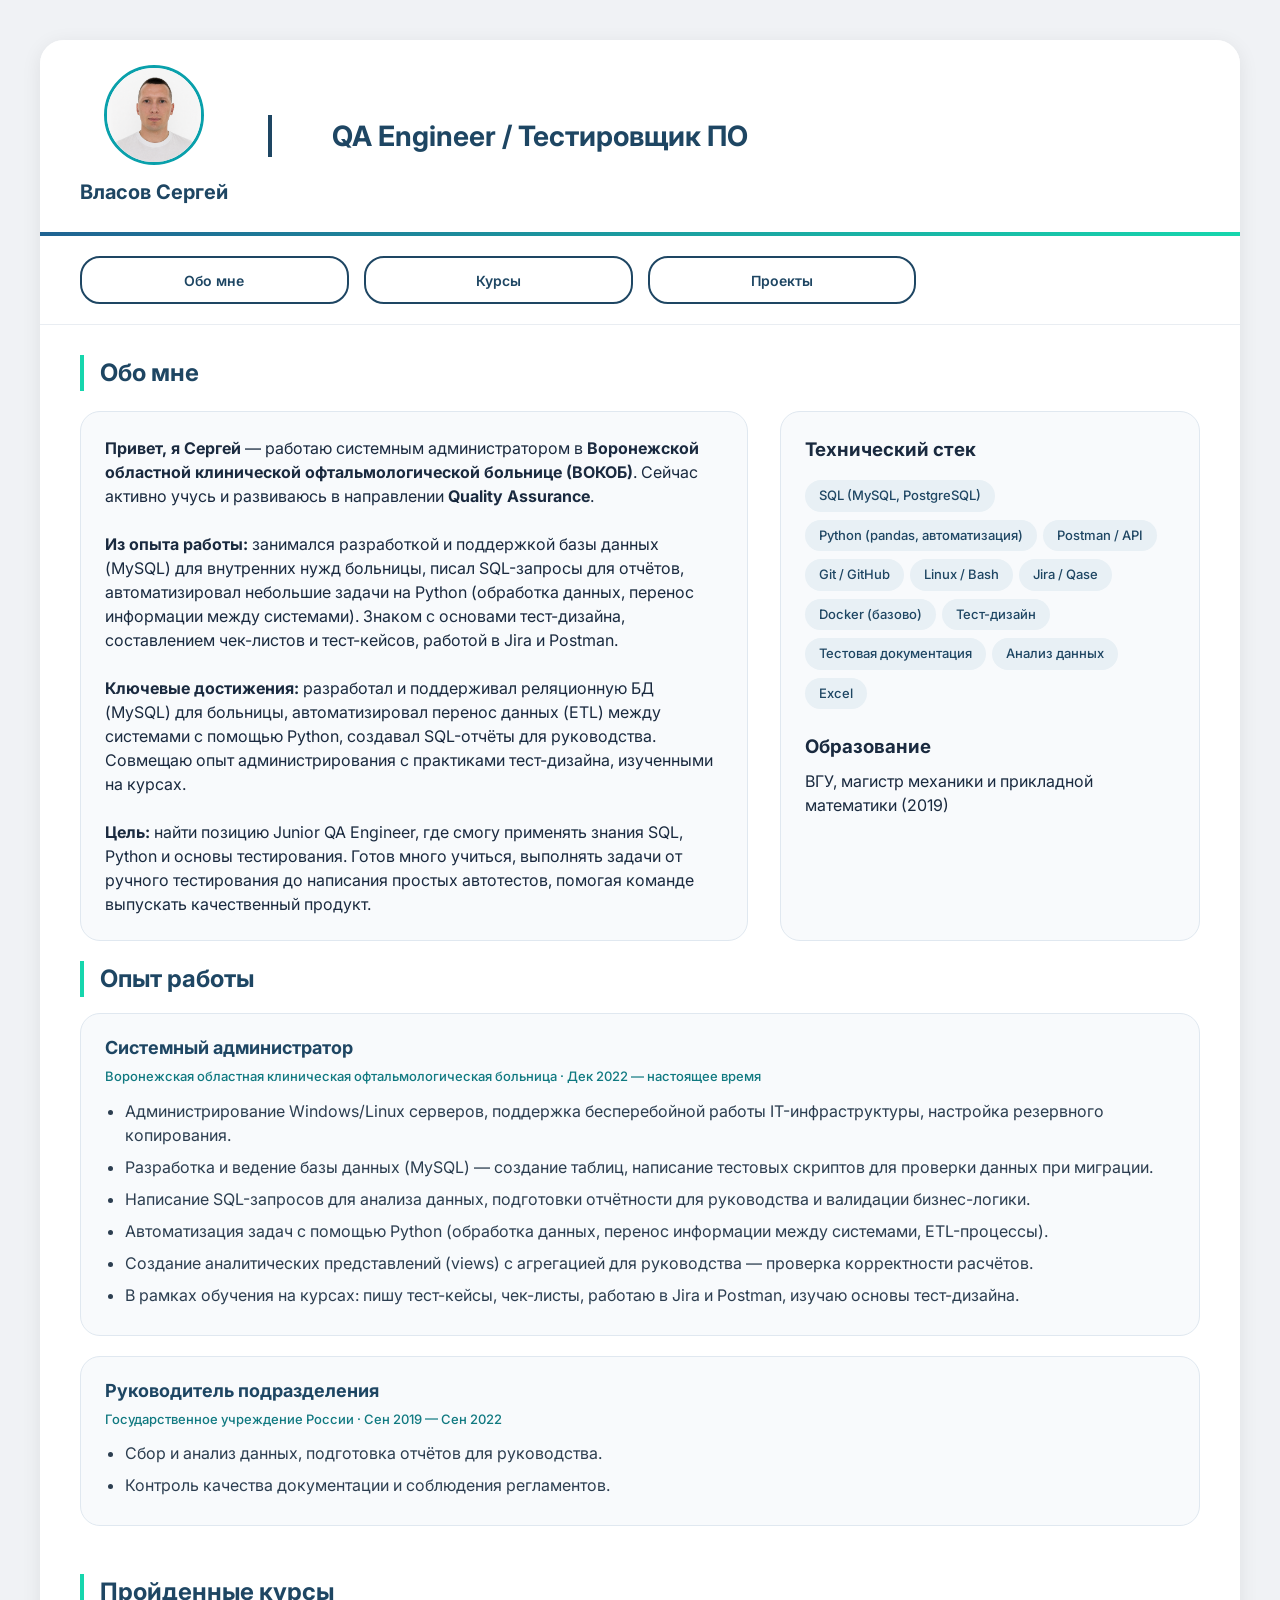
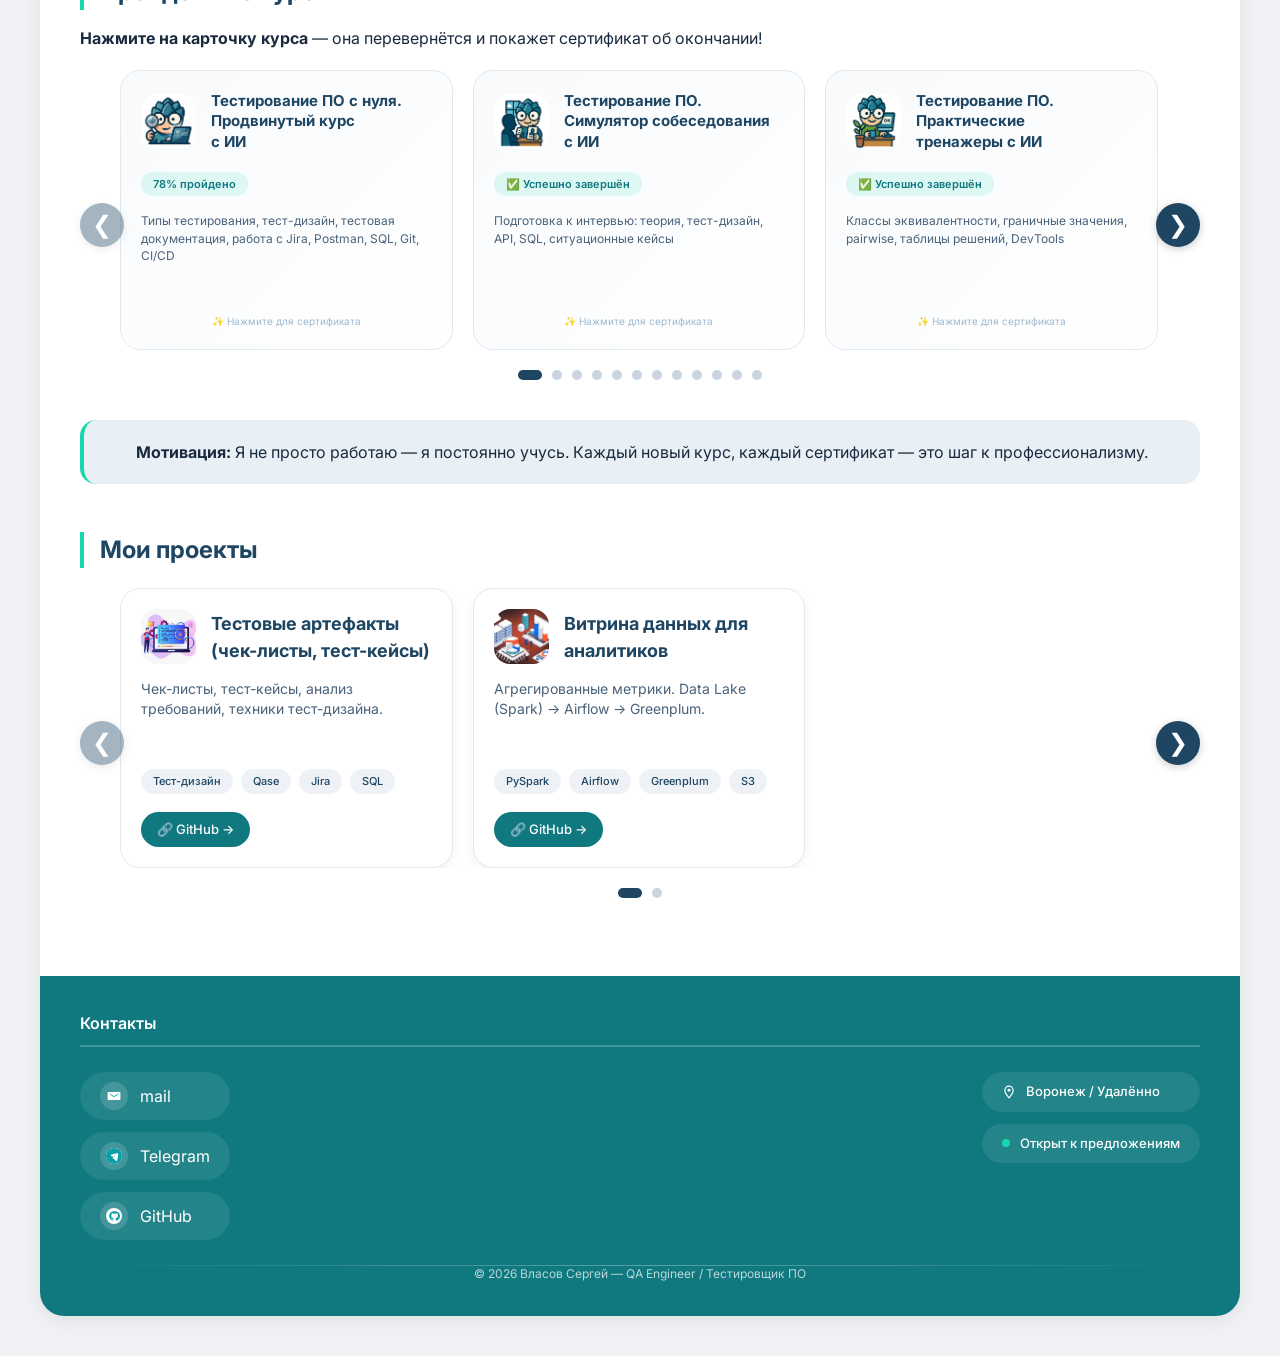
==== index.html @ 69bf4f98 "Update index.html" ====
<!DOCTYPE html>
<html lang="ru">
<head>
    <meta charset="UTF-8">
    <meta name="viewport" content="width=device-width, initial-scale=1.0, viewport-fit=cover">
    <title>Власов Сергей | Портфолио QA Engineer</title>
    <link rel="stylesheet" href="styles.css">
    <link href="https://fonts.googleapis.com/css2?family=Inter:opsz,wght@14..32,300;400;500;600;700&display=swap" rel="stylesheet">
</head>
<body>
<div class="container">
    <!-- ВЕРХНИЙ БЛОК -->
    <div class="header-container">
        <div class="photo-block">
            <img src="image/my_foto/my_foto.png" alt="Аватар" class="avatar">
            <p class="name">Власов Сергей</p>
        </div>
        <div class="title-block">
            <h1>QA Engineer / Тестировщик ПО</h1>
        </div>
        <div class="burger-menu">
            <button class="burger-btn" id="burgerBtn" aria-label="Меню">
                <span></span>
                <span></span>
                <span></span>
            </button>
        </div>
    </div>
    <div class="divider"></div>

    <!-- ДЕСКТОПНЫЕ КНОПКИ -->
    <nav class="nav-buttons">
        <a href="#about" class="nav-btn">Обо мне</a>
        <a href="#courses" class="nav-btn">Курсы</a>
        <a href="#projects" class="nav-btn">Проекты</a>
    </nav>

    <!-- МОБИЛЬНОЕ МЕНЮ -->
    <div class="menu-overlay" id="menuOverlay"></div>
    <nav class="mobile-nav" id="mobileNav">
        <a href="#about" class="nav-btn">Обо мне</a>
        <a href="#courses" class="nav-btn">Курсы</a>
        <a href="#projects" class="nav-btn">Проекты</a>
    </nav>

    <!-- ОСНОВНОЙ КОНТЕНТ -->
    <main class="content_section">
        <section id="about">
            <h2 class="subheadings_info">Обо мне</h2>
            <div class="about-grid">
                <div class="about-text">
                    <p><strong>Привет, я Сергей</strong> — работаю системным администратором в <strong>Воронежской областной клинической офтальмологической больнице (ВОКОБ)</strong>. Сейчас активно учусь и развиваюсь в направлении <strong>Quality Assurance</strong>.</p>
                    <br>
                    <p><strong>Из опыта работы:</strong> занимался разработкой и поддержкой базы данных (MySQL) для внутренних нужд больницы, писал SQL-запросы для отчётов, автоматизировал небольшие задачи на Python (обработка данных, перенос информации между системами). Знаком с основами тест-дизайна, составлением чек-листов и тест-кейсов, работой в Jira и Postman.</p>
                    <br>
                    <p><strong>Ключевые достижения:</strong> разработал и поддерживал реляционную БД (MySQL) для больницы, автоматизировал перенос данных (ETL) между системами с помощью Python, создавал SQL-отчёты для руководства. Совмещаю опыт администрирования с практиками тест-дизайна, изученными на курсах.</p>
                    <br>
                    <p><strong>Цель:</strong> найти позицию Junior QA Engineer, где смогу применять знания SQL, Python и основы тестирования. Готов много учиться, выполнять задачи от ручного тестирования до написания простых автотестов, помогая команде выпускать качественный продукт.</p>
                </div>
                <div class="skills-box">
                    <h3 style="margin-bottom: 12px;">Технический стек</h3>
                    <div id="skillsContainer"></div>
                    <h3 style="margin: 20px 0 8px;">Образование</h3>
                    <p>ВГУ, магистр механики и прикладной математики (2019)</p>
                </div>
            </div>

            <h2 class="subheadings_info">Опыт работы</h2>
            <div id="experienceContainer"></div>
        </section>

        <!-- КУРСЫ -->
        <section id="courses">
            <h2 class="subheadings_info">Пройденные курсы</h2>
            <p style="margin-bottom: 16px;"><strong>Нажмите на карточку курса</strong> — она перевернётся и покажет сертификат об окончании!</p>
            <div id="coursesContainer" class="courses-grid"></div>
            <div class="quote-block">
                <p><strong>Мотивация:</strong> Я не просто работаю — я постоянно учусь. Каждый новый курс, каждый сертификат — это шаг к профессионализму.</p>
            </div>
        </section>

        <!-- ПРОЕКТЫ -->
        <section id="projects">
            <h2 class="subheadings_info">Мои проекты</h2>
            <div id="projectsContainer" class="projects-grid"></div>
        </section>
    </main>

    <footer id="footer" class="footer">
        <div class="footer-container">
            <div class="footer-title">
                <span></span> Контакты
            </div>

            <div class="footer-row">
                <div class="footer-contacts">
                    <a href="mailto:nikolaevch96@yandex.ru" class="footer-contact-link">
                        <div class="contact-icon email-icon">
                            <svg width="18" height="18" viewBox="0 0 40 40" fill="none">
                                <rect x="4" y="10" width="32" height="20" rx="2" fill="white"/>
                                <path d="M8 14L20 22L32 14" stroke="#09a0ab" stroke-width="1.5" fill="none"/>
                                <line x1="12" y1="17" x2="20" y2="21" stroke="#09a0ab" stroke-width="1.5"/>
                                <line x1="28" y1="17" x2="20" y2="21" stroke="#09a0ab" stroke-width="1.5"/>
                            </svg>
                        </div>
                        <span>mail</span>
                    </a>
                    <a href="https://t.me/Vlasov_S_Nid96271" target="_blank" class="footer-contact-link">
                        <div class="contact-icon telegram-icon">
                            <svg width="18" height="18" viewBox="0 0 40 40" fill="none">
                                <circle cx="20" cy="20" r="20" fill="white"/>
                                <path fill-rule="evenodd" clip-rule="evenodd" d="M20 0C8.9543 0 0 8.9543 0 20C0 31.0457 8.9543 40 20 40C31.0457 40 40 31.0457 40 20C40 8.9543 31.0457 0 20 0ZM29.1027 13.1159C29.698 12.9413 30.3734 13.2618 30.4486 13.8695C30.5494 14.673 30.5399 15.7849 30.4199 16.9647C29.9592 21.1896 28.4903 28.7162 27.7739 31.6816C27.5078 32.8103 27.0048 33.1053 26.2089 32.659C25.2085 32.1004 24.2351 31.4272 23.2972 30.7507C22.3005 30.032 23.6662 30.6234 22.6356 29.8855C21.3361 28.9482 18.4606 26.8194 17.3062 25.6971C16.4912 24.9024 17.6314 24.2954 18.7371 23.2418C19.4903 22.518 22.515 19.7202 24.8274 17.3336C25.6113 16.5228 24.7864 17.158 23.8235 17.9603C22.2447 19.2427 19.6517 21.0568 18.5779 21.8393C17.7043 22.4729 17.0464 22.4718 16.385 21.9268C15.1905 20.9585 13.8561 20.0988 12.7392 19.3968C11.6009 18.6818 11.7538 17.6593 13.1012 17.0194C16.1588 15.5731 21.3414 13.6294 29.1027 13.1159Z" fill="#09a0ab"/>
                            </svg>
                        </div>
                        <span>Telegram</span>
                    </a>
                    <a href="https://github.com/Vlasov-S-N-96" target="_blank" class="footer-contact-link">
                        <div class="contact-icon github-icon">
                            <svg width="18" height="18" viewBox="0 0 40 40" fill="none">
                                <circle cx="20" cy="20" r="20" fill="white"/>
                                <path d="M20 8C13.37 8 8 13.37 8 20C8 25.63 11.93 30.45 17.29 31.96C18.09 32.11 18.36 31.59 18.36 31.14C18.36 30.74 18.35 29.87 18.34 28.96C15.03 29.66 14.25 27.56 14.25 27.56C13.64 26.01 12.76 25.64 12.76 25.64C11.53 24.92 12.83 24.93 12.83 24.93C14.17 25.01 14.86 26.3 14.86 26.3C16.01 28.32 17.88 27.8 18.42 27.36C18.57 26.49 18.94 25.9 19.35 25.56C16.28 25.21 13.05 24.1 13.05 19.45C13.05 18.12 13.56 17.02 14.4 16.17C14.25 15.81 13.79 14.57 14.51 12.93C14.51 12.93 15.59 12.55 18.34 14.08C19.37 13.77 20.47 13.61 21.58 13.61C22.69 13.61 23.79 13.77 24.82 14.08C27.57 12.55 28.65 12.93 28.65 12.93C29.37 14.57 28.91 15.81 28.76 16.17C29.6 17.02 30.11 18.12 30.11 19.45C30.11 24.11 26.87 25.2 23.79 25.55C24.3 25.99 24.76 26.85 24.76 28.18C24.76 30.07 24.74 31.59 24.74 31.14C24.74 31.6 25.01 32.12 25.83 31.96C31.17 30.44 35.08 25.63 35.08 20C35.08 13.37 29.71 8 23.08 8H20Z" fill="#09a0ab"/>
                            </svg>
                        </div>
                        <span>GitHub</span>
                    </a>
                </div>

                <div class="footer-right">
                    <div class="footer-location">
                        <svg width="14" height="14" viewBox="0 0 24 24" fill="none" stroke="white" stroke-width="2">
                            <path d="M12 2C8.13 2 5 5.13 5 9c0 5.25 7 13 7 13s7-7.75 7-13c0-3.87-3.13-7-7-7z"/>
                            <circle cx="12" cy="9" r="2.5" fill="white" stroke="none"/>
                        </svg>
                        <span>Воронеж / Удалённо</span>
                    </div>
                    <div class="footer-status">
                        <span class="status-dot"></span>
                        <span>Открыт к предложениям</span>
                    </div>
                </div>
            </div>

            <div class="footer-divider">
                <div class="footer-copyright">
                    <p>© 2026 Власов Сергей — QA Engineer / Тестировщик ПО</p>
                </div>
            </div>
        </div>
    </footer>
</div>

<!-- Модальное окно для увеличенного просмотра сертификата -->
<div id="certModal" class="modal">
    <div class="modal-content">
        <span class="modal-close">&times;</span>
        <img id="modalImage" src="" alt="Сертификат">
    </div>
</div>

<script src="script.js"></script>
</body>
</html>
---- styles.css ----
* {
    margin: 0;
    padding: 0;
    box-sizing: border-box;
}

body {
    background: #f0f2f5;
    font-family: 'Inter', 'Segoe UI', 'Arial', sans-serif;
    padding: 40px 20px;
    margin: 0;
    color: #1a2a3f;
    line-height: 1.5;
    scroll-behavior: smooth;
}

.container {
    max-width: 1200px;
    margin: 0 auto;
    background: white;
    border-radius: 24px;
    box-shadow: 0 4px 20px rgba(0, 0, 0, 0.08);
    overflow: hidden;
}

/* HEADER */
.header-container {
    display: flex;
    align-items: center;
    justify-content: space-between;
    background: white;
    padding: 25px 40px;
    flex-wrap: wrap;
    gap: 30px;
}

.photo-block {
    display: flex;
    flex-direction: column;
    align-items: center;
    gap: 12px;
}

.avatar {
    width: 100px;
    height: 100px;
    object-fit: cover;
    border-radius: 50%;
    border: 3px solid #09a0ab;
    background: #eef2f5;
    transition: transform 0.2s;
}

.avatar:hover {
    transform: scale(1.05);
}

.name {
    font-size: 20px;
    font-weight: bold;
    color: #1e4663;
}

.title-block {
    flex: 1;
    margin-left: 10px;
}

.title-block h1 {
    font-size: 28px;
    color: #1e4663;
    margin: 0;
    font-weight: 700;
    border-left: 4px solid #1e4663;
    padding-left: 60px;
    text-align: left;
}

/* БУРГЕР-МЕНЮ (три полоски) */
.burger-menu {
    display: none;
    position: absolute;
    right: 20px;
    top: 50%;
    transform: translateY(-50%);
}

.burger-btn {
    background: transparent;
    border: none;
    cursor: pointer;
    padding: 8px;
    display: flex;
    flex-direction: column;
    justify-content: center;
    align-items: center;
    gap: 7px;
    width: 44px;
    height: 44px;
    transition: all 0.3s ease;
}

.burger-btn span {
    display: block;
    width: 32px;
    height: 5px;
    background-color: #1e4663;
    border-radius: 5px;
    transition: all 0.3s ease;
}

.burger-btn:hover span {
    background-color: #09a0ab;
}

.burger-btn.active span:nth-child(1) {
    transform: rotate(45deg) translate(8px, 8px);
}

.burger-btn.active span:nth-child(2) {
    opacity: 0;
}

.burger-btn.active span:nth-child(3) {
    transform: rotate(-45deg) translate(8px, -8px);
}

/* DIVIDER */
.divider {
    height: 4px;
    background: linear-gradient(90deg, #1f6392, #16d6ad);
    width: 100%;
}

/* НАВИГАЦИЯ */
.nav-buttons {
    display: grid;
    grid-template-columns: repeat(4, 1fr);
    gap: 15px;
    background: white;
    padding: 20px 40px;
    border-bottom: 1px solid #e9edf2;
}

.nav-btn {
    display: flex;
    align-items: center;
    justify-content: center;
    gap: 8px;
    background: white;
    color: #1e4663;
    text-decoration: none;
    font-size: 14px;
    font-weight: 600;
    height: 48px;
    padding: 0 15px;
    border-radius: 20px;
    transition: all 0.3s ease;
    border: 2px solid #1e4663;
    white-space: nowrap;
}

.nav-btn:hover {
    background: #1e4663;
    color: white;
    transform: translateY(-2px);
    box-shadow: 0 6px 14px rgba(30, 70, 99, 0.3);
}

/* МОБИЛЬНОЕ МЕНЮ */
.menu-overlay {
    position: fixed;
    top: 0;
    left: 0;
    width: 100%;
    height: 100%;
    background: rgba(0, 0, 0, 0.5);
    z-index: 999;
    display: none;
}

.mobile-nav {
    position: fixed;
    top: 0;
    left: -100%;
    width: 80%;
    max-width: 320px;
    height: 100vh;
    background: white;
    z-index: 1000;
    transition: left 0.3s ease;
    padding: 80px 20px 30px;
    overflow-y: auto;
}

.mobile-nav.active {
    left: 0;
}

.menu-overlay.active {
    display: block;
}

.mobile-nav .nav-btn {
    display: flex;
    margin-bottom: 12px;
    width: 100%;
    justify-content: center;
}

/* ОСНОВНОЙ КОНТЕНТ */
.content_section {
    background: white;
    padding: 30px 40px;
}

section {
    margin-bottom: 48px;
    scroll-margin-top: 80px;
}

.subheadings_info {
    font-weight: 700;
    font-size: 24px;
    margin-bottom: 16px;
    color: #1e4663;
    border-left: 4px solid #16d6ad;
    padding-left: 16px;
}

.about-grid {
    display: flex;
    flex-wrap: wrap;
    gap: 32px;
    margin: 20px 0;
}

.about-text {
    flex: 2;
    background: #f8fafc;
    padding: 24px;
    border-radius: 20px;
    border: 1px solid #e0e8f0;
}

.skills-box {
    flex: 1.2;
    background: #f8fafc;
    padding: 24px;
    border-radius: 20px;
    border: 1px solid #e0e8f0;
}

.skill-tag {
    display: inline-block;
    background: #e8f0f5;
    padding: 6px 14px;
    border-radius: 30px;
    font-size: 13px;
    font-weight: 500;
    color: #1e4663;
    margin: 4px 6px 4px 0;
}

.exp-card {
    background: #f8fafc;
    border-radius: 20px;
    padding: 20px 24px;
    margin-bottom: 20px;
    border: 1px solid #e0e8f0;
}

.exp-title {
    font-size: 18px;
    font-weight: 700;
    color: #1e4663;
}

.exp-period {
    font-size: 13px;
    color: #107980;
    margin: 6px 0 12px;
    font-weight: 500;
}

.exp-card ul {
    padding-left: 20px;
}

.exp-card li {
    margin: 8px 0;
    color: #2c3e50;
}

/* ===== СЛАЙДЕР (ОБЩИЕ СТИЛИ) ===== */
.slider-wrapper {
    position: relative;
    margin: 20px 0 40px;
    padding: 0 40px;
}

.slider-container {
    overflow: hidden;
    border-radius: 20px;
}

.slider-track {
    display: flex;
    transition: transform 0.4s ease-out;
    gap: 20px;
}

.slider-slide {
    flex: 0 0 calc(33.333% - 14px);
    min-width: 0;
    box-sizing: border-box;
}

.slider-arrow {
    position: absolute;
    top: 50%;
    transform: translateY(-50%);
    width: 44px;
    height: 44px;
    background: #1e4663;
    color: white;
    border: none;
    border-radius: 50%;
    cursor: pointer;
    font-size: 24px;
    display: flex;
    align-items: center;
    justify-content: center;
    transition: all 0.2s;
    z-index: 10;
    box-shadow: 0 2px 8px rgba(0,0,0,0.2);
}

.slider-arrow:hover {
    background: #107980;
    transform: translateY(-50%) scale(1.05);
}

.slider-arrow:disabled {
    opacity: 0.4;
    cursor: not-allowed;
}

.slider-arrow-prev {
    left: 0;
}

.slider-arrow-next {
    right: 0;
}

.slider-dots {
    display: flex;
    justify-content: center;
    gap: 10px;
    margin-top: 20px;
}

.slider-dot {
    width: 10px;
    height: 10px;
    border-radius: 50%;
    background: #cbd5e1;
    cursor: pointer;
}

.slider-dot.active {
    background: #1e4663;
    width: 24px;
    border-radius: 10px;
}

/* Планшеты - 2 карточки */
@media (max-width: 1024px) and (min-width: 769px) {
    .slider-slide {
        flex: 0 0 calc(50% - 10px);
    }
}

/* Мобильные - 1 карточка */
@media (max-width: 768px) {
    .slider-wrapper {
        padding: 0 25px;
        margin: 15px 0 25px;
    }
    .slider-slide {
        flex: 0 0 100%;
    }
    .slider-arrow {
        width: 32px;
        height: 32px;
        font-size: 16px;
    }
    .slider-dots {
        gap: 8px;
        margin-top: 15px;
    }
    .slider-dot {
        width: 8px;
        height: 8px;
    }
    .slider-dot.active {
        width: 20px;
    }
}

@media (max-width: 480px) {
    .slider-wrapper {
        padding: 0 20px;
    }
    .slider-arrow {
        width: 28px;
        height: 28px;
        font-size: 14px;
    }
}

/* ===== КУРСЫ - FLIP КАРТОЧКИ ===== */
.flip-card {
    background-color: transparent;
    width: 100%;
    height: auto;
    min-height: 280px;
    perspective: 1000px;
    cursor: pointer;
}

.flip-card-inner {
    position: relative;
    width: 100%;
    min-height: 280px;
    text-align: center;
    transition: transform 0.6s;
    transform-style: preserve-3d;
    border-radius: 20px;
}

.flip-card.flipped .flip-card-inner {
    transform: rotateY(180deg);
}

.flip-card-front, .flip-card-back {
    position: absolute;
    width: 100%;
    min-height: 280px;
    backface-visibility: hidden;
    border-radius: 20px;
    padding: 20px;
    box-sizing: border-box;
    top: 0;
    left: 0;
}

.flip-card-front {
    background: linear-gradient(135deg, #f8fafc 0%, #ffffff 100%);
    border: 1px solid #e0e8f0;
    display: flex;
    flex-direction: column;
}

.flip-card-back {
    background: #1e4663;
    color: white;
    transform: rotateY(180deg);
    display: flex;
    flex-direction: column;
    align-items: center;
    justify-content: center;
    gap: 12px;
    overflow-y: auto;
    padding: 15px;
}

.course-header {
    display: flex;
    align-items: center;
    gap: 15px;
    margin-bottom: 12px;
}

.course-icon-img {
    width: 55px;
    height: 55px;
    object-fit: cover;
    border-radius: 16px;
    background: #f0f2f5;
    flex-shrink: 0;
}

.course-title {
    font-size: 15px;
    font-weight: 700;
    color: #1e4663;
    text-align: left;
    line-height: 1.35;
    word-break: break-word;
    flex: 1;
    white-space: normal;
    word-wrap: break-word;
}

.course-badge {
    display: inline-block;
    background: #16d6ad20;
    color: #107980;
    padding: 4px 12px;
    border-radius: 20px;
    font-size: 11px;
    font-weight: 600;
    margin: 8px 0;
    align-self: flex-start;
}

.course-desc {
    font-size: 12px;
    color: #4a627a;
    margin: 8px 0;
    line-height: 1.45;
    text-align: left;
    flex: 1;
    word-break: break-word;
}

.click-hint {
    font-size: 10px;
    color: #a0b8d0;
    margin-top: 8px;
    text-align: center;
}

.cert-image {
    width: 100%;
    max-width: 280px;
    height: auto;
    object-fit: contain;
    border-radius: 8px;
    box-shadow: 0 4px 12px rgba(0, 0, 0, 0.3);
    cursor: pointer;
    background: white;
    padding: 4px;
}

.quote-block {
    background: #e8f0f5;
    border-radius: 16px;
    padding: 20px 24px;
    margin: 24px 0 0;
    text-align: center;
    border-left: 4px solid #16d6ad;
}

/* ===== ПРОЕКТЫ - СЛАЙДЕР ===== */
#projectsContainer .project-card {
    background: white;
    border-radius: 20px;
    padding: 20px;
    box-shadow: 0 4px 12px rgba(0, 0, 0, 0.05);
    transition: 0.25s;
    border: 1px solid #e0e8f0;
    height: 100%;
    min-height: 280px;
    display: flex;
    flex-direction: column;
}

#projectsContainer .project-card:hover {
    transform: translateY(-4px);
    border-color: #09a0ab;
    box-shadow: 0 12px 24px -12px rgba(0, 0, 0, 0.15);
}

#projectsContainer .project-header {
    display: flex;
    align-items: center;
    gap: 15px;
    margin-bottom: 15px;
}

#projectsContainer .project-icon {
    width: 55px;
    height: 55px;
    flex-shrink: 0;
}

#projectsContainer .project-icon img {
    width: 100%;
    height: 100%;
    object-fit: cover;
    border-radius: 16px;
}

#projectsContainer .project-title {
    font-size: 18px;
    font-weight: 700;
    color: #1e4663;
    word-break: break-word;
    flex: 1;
}

#projectsContainer .project-desc {
    font-size: 14px;
    color: #4a627a;
    margin-bottom: 14px;
    line-height: 1.45;
    flex: 1;
    word-break: break-word;
}

#projectsContainer .project-tech {
    display: flex;
    flex-wrap: wrap;
    gap: 8px;
    margin-bottom: 18px;
}

#projectsContainer .tech-badge {
    background: #eef2f6;
    padding: 4px 12px;
    border-radius: 20px;
    font-size: 11px;
    font-weight: 500;
    color: #1e4663;
}

#projectsContainer .project-link {
    display: inline-flex;
    align-items: center;
    gap: 6px;
    background: #107980;
    color: white;
    padding: 8px 16px;
    border-radius: 30px;
    text-decoration: none;
    font-size: 13px;
    font-weight: 500;
    align-self: flex-start;
}

#projectsContainer .project-link:hover {
    background: #09a0ab;
}

/* ===== МОДАЛЬНОЕ ОКНО ===== */
.modal {
    display: none;
    position: fixed;
    z-index: 2000;
    left: 0;
    top: 0;
    width: 100%;
    height: 100%;
    background-color: rgba(0, 0, 0, 0.9);
    cursor: pointer;
}

.modal-content {
    position: relative;
    margin: auto;
    padding: 20px;
    width: 90%;
    max-width: 900px;
    top: 50%;
    transform: translateY(-50%);
}

.modal-content img {
    width: 100%;
    height: auto;
    border-radius: 12px;
}

.modal-close {
    position: absolute;
    top: -40px;
    right: 0;
    color: white;
    font-size: 35px;
    font-weight: bold;
    cursor: pointer;
}

.modal-close:hover {
    color: #ffb347;
}

/* ==================== ФУТЕР ==================== */
.footer {
    background: #107980;
    padding: 35px 40px;
    color: white;
}

.footer-container {
    max-width: 1200px;
    margin: 0 auto;
}

.footer-title {
    font-size: 16px;
    font-weight: 600;
    margin-bottom: 25px;
    padding-bottom: 10px;
    border-bottom: 2px solid rgba(255, 255, 255, 0.2);
    width: 100%;
}

.footer-row {
    display: flex;
    justify-content: space-between;
    align-items: flex-start;
    flex-wrap: wrap;
    gap: 40px;
    margin-bottom: 25px;
}

.footer-contacts {
    display: flex;
    flex-direction: column;
    gap: 12px;
}

.footer-contact-link {
    display: flex;
    align-items: center;
    gap: 12px;
    background: rgba(255, 255, 255, 0.08);
    padding: 10px 20px;
    border-radius: 50px;
    text-decoration: none;
    transition: all 0.3s ease;
    color: white;
}

.footer-contact-link:hover {
    background: rgba(255, 255, 255, 0.18);
    transform: translateX(5px);
}

.contact-icon {
    width: 28px;
    height: 28px;
    display: flex;
    align-items: center;
    justify-content: center;
    background: rgba(255, 255, 255, 0.15);
    border-radius: 50%;
    flex-shrink: 0;
}

.contact-icon svg {
    width: 16px;
    height: 16px;
    display: block;
}

.footer-right {
    display: flex;
    flex-direction: column;
    gap: 12px;
}

.footer-location, .footer-status {
    display: flex;
    align-items: center;
    gap: 10px;
    background: rgba(255, 255, 255, 0.08);
    padding: 10px 20px;
    border-radius: 50px;
    font-size: 13px;
    font-weight: 500;
}

.status-dot {
    width: 8px;
    height: 8px;
    background: #16d6ad;
    border-radius: 50%;
    display: inline-block;
    animation: pulse 1.5s infinite;
}

@keyframes pulse {
    0% { box-shadow: 0 0 0 0 rgba(22, 214, 173, 0.7); }
    70% { box-shadow: 0 0 0 6px rgba(22, 214, 173, 0); }
    100% { box-shadow: 0 0 0 0 rgba(22, 214, 173, 0); }
}

.footer-divider {
    height: 1px;
    background: linear-gradient(90deg, transparent, rgba(255, 255, 255, 0.3), transparent);
    margin: 20px 0 15px;
}

.footer-copyright {
    text-align: center;
}

.footer-copyright p {
    font-size: 12px;
    opacity: 0.7;
    margin: 5px 0;
}

/* ==================== МОБИЛЬНАЯ АДАПТАЦИЯ ==================== */
@media (max-width: 1024px) and (min-width: 769px) {
    .header-container {
        padding: 20px 30px;
    }
    .avatar {
        width: 80px;
        height: 80px;
    }
    .name {
        font-size: 18px;
    }
    .title-block h1 {
        font-size: 22px;
        padding-left: 15px;
    }
    .nav-buttons {
        padding: 15px 30px;
        gap: 12px;
    }
    .nav-btn {
        height: 42px;
        font-size: 13px;
        padding: 0 12px;
    }
    .burger-btn {
        width: 42px;
        height: 42px;
        gap: 7px;
    }
    .burger-btn span {
        width: 30px;
        height: 5px;
    }
    .burger-btn.active span:nth-child(1) {
        transform: rotate(45deg) translate(8px, 8px);
    }
    .burger-btn.active span:nth-child(3) {
        transform: rotate(-45deg) translate(8px, -8px);
    }
    .footer {
        padding: 30px 30px;
    }
}

@media (max-width: 768px) {
    body {
        padding: 20px 12px;
    }
    .header-container {
        position: relative;
        display: flex;
        flex-direction: column;
        align-items: center;
        padding: 20px;
        gap: 10px;
    }
    .photo-block {
        display: flex;
        flex-direction: column;
        align-items: center;
        gap: 10px;
        width: 100%;
    }
    .avatar {
        width: 80px;
        height: 80px;
        margin: 0 auto;
    }
    .name {
        font-size: 18px;
        text-align: center;
        margin: 0;
    }
    .title-block {
        text-align: center;
        width: 100%;
        margin-top: 5px;
    }
    .title-block h1 {
        font-size: 18px;
        border-left: none;
        padding-left: 0;
        text-align: center;
    }
    .burger-menu {
        display: block;
        position: absolute;
        top: 20px;
        right: 15px;
    }
    .burger-btn {
        width: 38px;
        height: 38px;
        gap: 6px;
    }
    .burger-btn span {
        width: 26px;
        height: 4px;
    }
    .burger-btn.active span:nth-child(1) {
        transform: rotate(45deg) translate(6px, 6px);
    }
    .burger-btn.active span:nth-child(3) {
        transform: rotate(-45deg) translate(6px, -6px);
    }
    .nav-buttons {
        display: none;
    }
    .content_section {
        padding: 20px 16px;
    }
    section {
        margin-bottom: 35px;
    }
    .subheadings_info {
        font-size: 20px;
        margin-bottom: 12px;
        padding-left: 12px;
    }
    .about-grid {
        flex-direction: column;
        gap: 20px;
    }
    .about-text {
        padding: 16px;
    }
    .about-text p {
        font-size: 14px;
    }
    .skills-box {
        padding: 16px;
    }
    .skill-tag {
        padding: 4px 10px;
        font-size: 11px;
    }
    .exp-card {
        padding: 16px;
    }
    .exp-title {
        font-size: 16px;
    }
    .exp-card li {
        font-size: 13px;
    }
    .flip-card {
        min-height: 300px;
    }
    .flip-card-front, .flip-card-back {
        padding: 15px;
    }
    .course-header {
        gap: 10px;
    }
    .course-icon-img {
        width: 45px;
        height: 45px;
    }
    .course-title {
        font-size: 13px;
    }
    .course-desc {
        font-size: 11px;
    }
    .cert-image {
        max-height: 150px;
    }
    .quote-block {
        padding: 15px;
    }
    .quote-block p {
        font-size: 13px;
    }
    #projectsContainer .project-card {
        padding: 16px;
        min-height: auto;
    }
    #projectsContainer .project-header {
        gap: 10px;
    }
    #projectsContainer .project-icon {
        width: 45px;
        height: 45px;
    }
    #projectsContainer .project-title {
        font-size: 16px;
    }
    #projectsContainer .project-desc {
        font-size: 13px;
    }
    #projectsContainer .tech-badge {
        font-size: 10px;
        padding: 3px 10px;
    }
    .footer {
        padding: 25px 20px;
    }
    .footer-row {
        flex-direction: column;
        align-items: center;
        gap: 25px;
    }
    .footer-contacts {
        align-items: center;
        width: 100%;
    }
    .footer-contact-link {
        width: 100%;
        justify-content: center;
        padding: 8px 16px;
    }
    .footer-contact-link span {
        font-size: 12px;
    }
    .footer-right {
        align-items: center;
        width: 100%;
    }
    .footer-location, .footer-status {
        width: 100%;
        justify-content: center;
        padding: 8px 16px;
        font-size: 12px;
    }
    .footer-title {
        text-align: center;
        font-size: 15px;
        margin-bottom: 20px;
    }
    .footer-copyright p {
        font-size: 11px;
    }
    .contact-icon {
        width: 24px;
        height: 24px;
    }
}

@media (max-width: 480px) {
    .avatar {
        width: 70px;
        height: 70px;
    }
    .name {
        font-size: 16px;
    }
    .title-block h1 {
        font-size: 16px;
    }
    .burger-menu {
        top: 15px;
        right: 10px;
    }
    .burger-btn {
        width: 34px;
        height: 34px;
        gap: 5px;
    }
    .burger-btn span {
        width: 22px;
        height: 3.5px;
    }
    .burger-btn.active span:nth-child(1) {
        transform: rotate(45deg) translate(5px, 5px);
    }
    .burger-btn.active span:nth-child(3) {
        transform: rotate(-45deg) translate(5px, -5px);
    }
    .subheadings_info {
        font-size: 18px;
    }
    #projectsContainer .tech-badge {
        font-size: 10px;
        padding: 3px 10px;
    }
    .footer-contact-link {
        padding: 8px 15px;
    }
    .footer-location, .footer-status {
        padding: 8px 15px;
        font-size: 12px;
    }
    .footer-copyright p {
        font-size: 10px;
    }
}
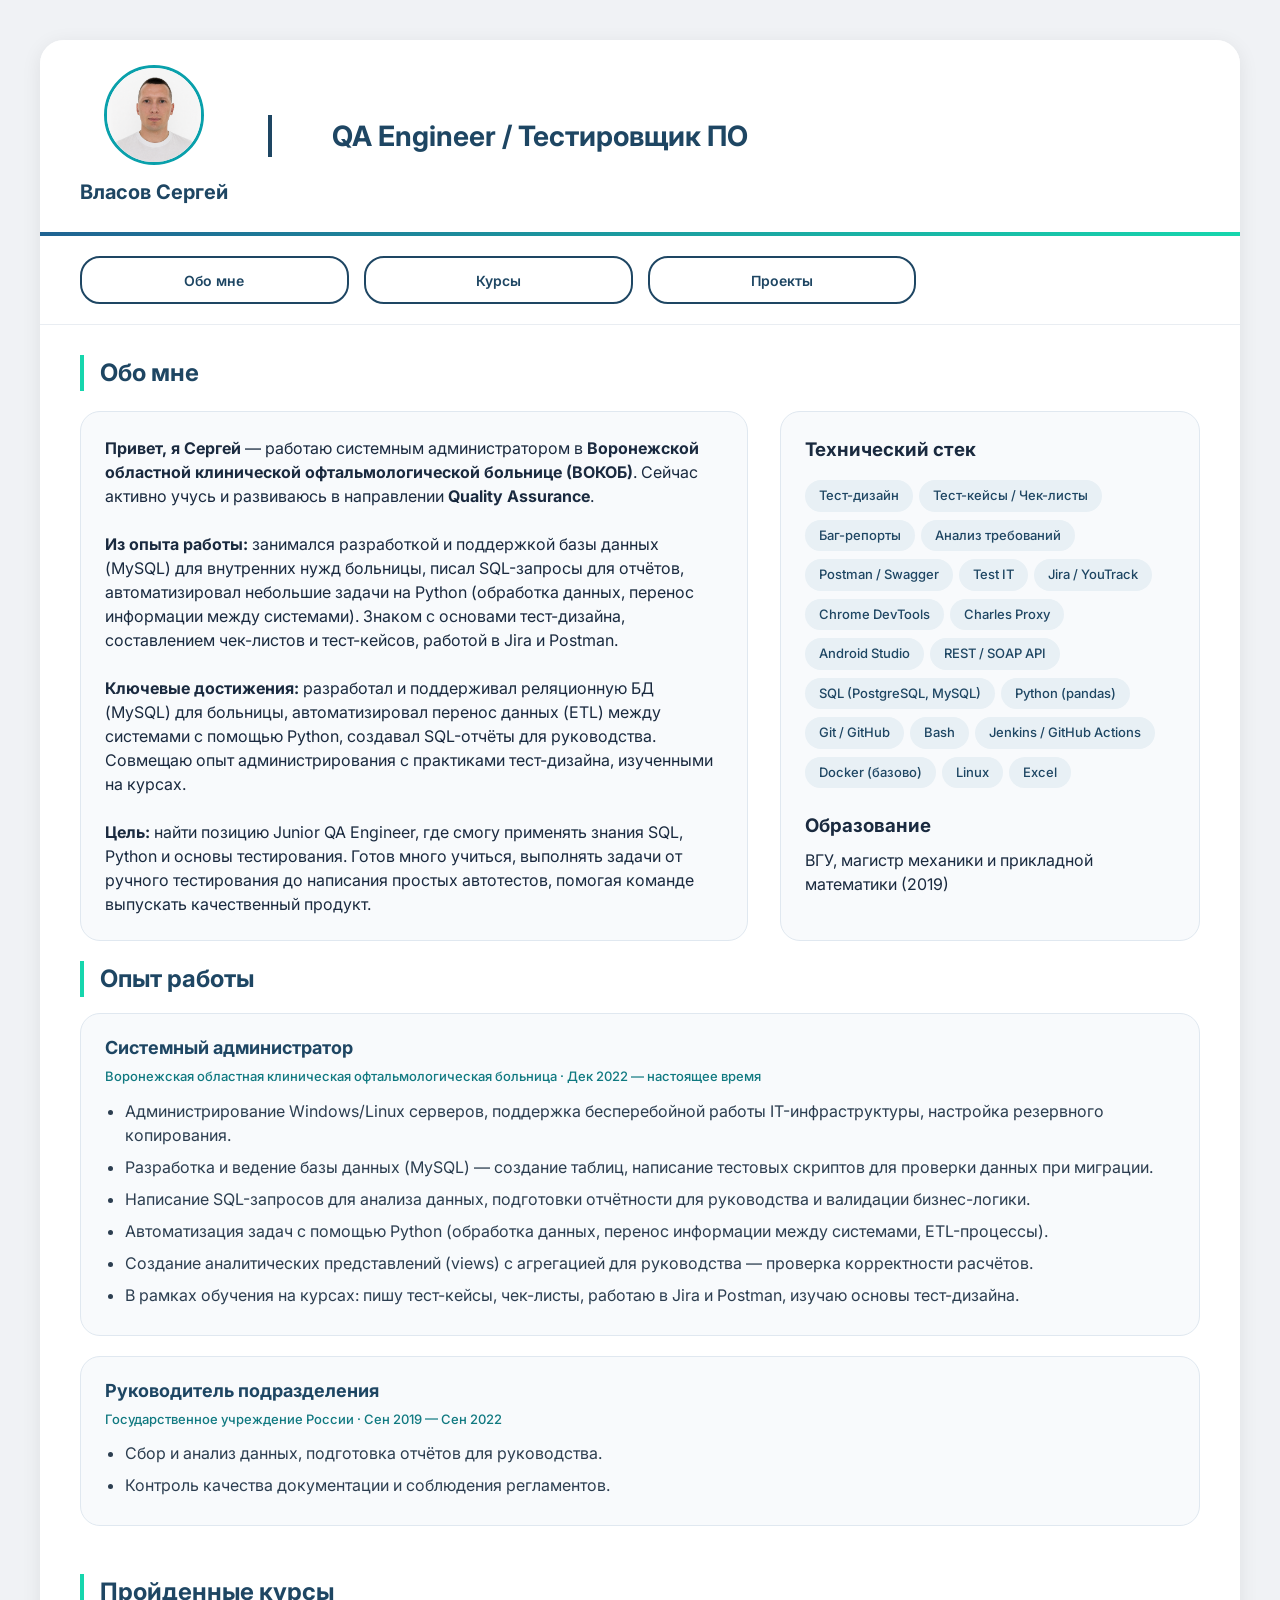
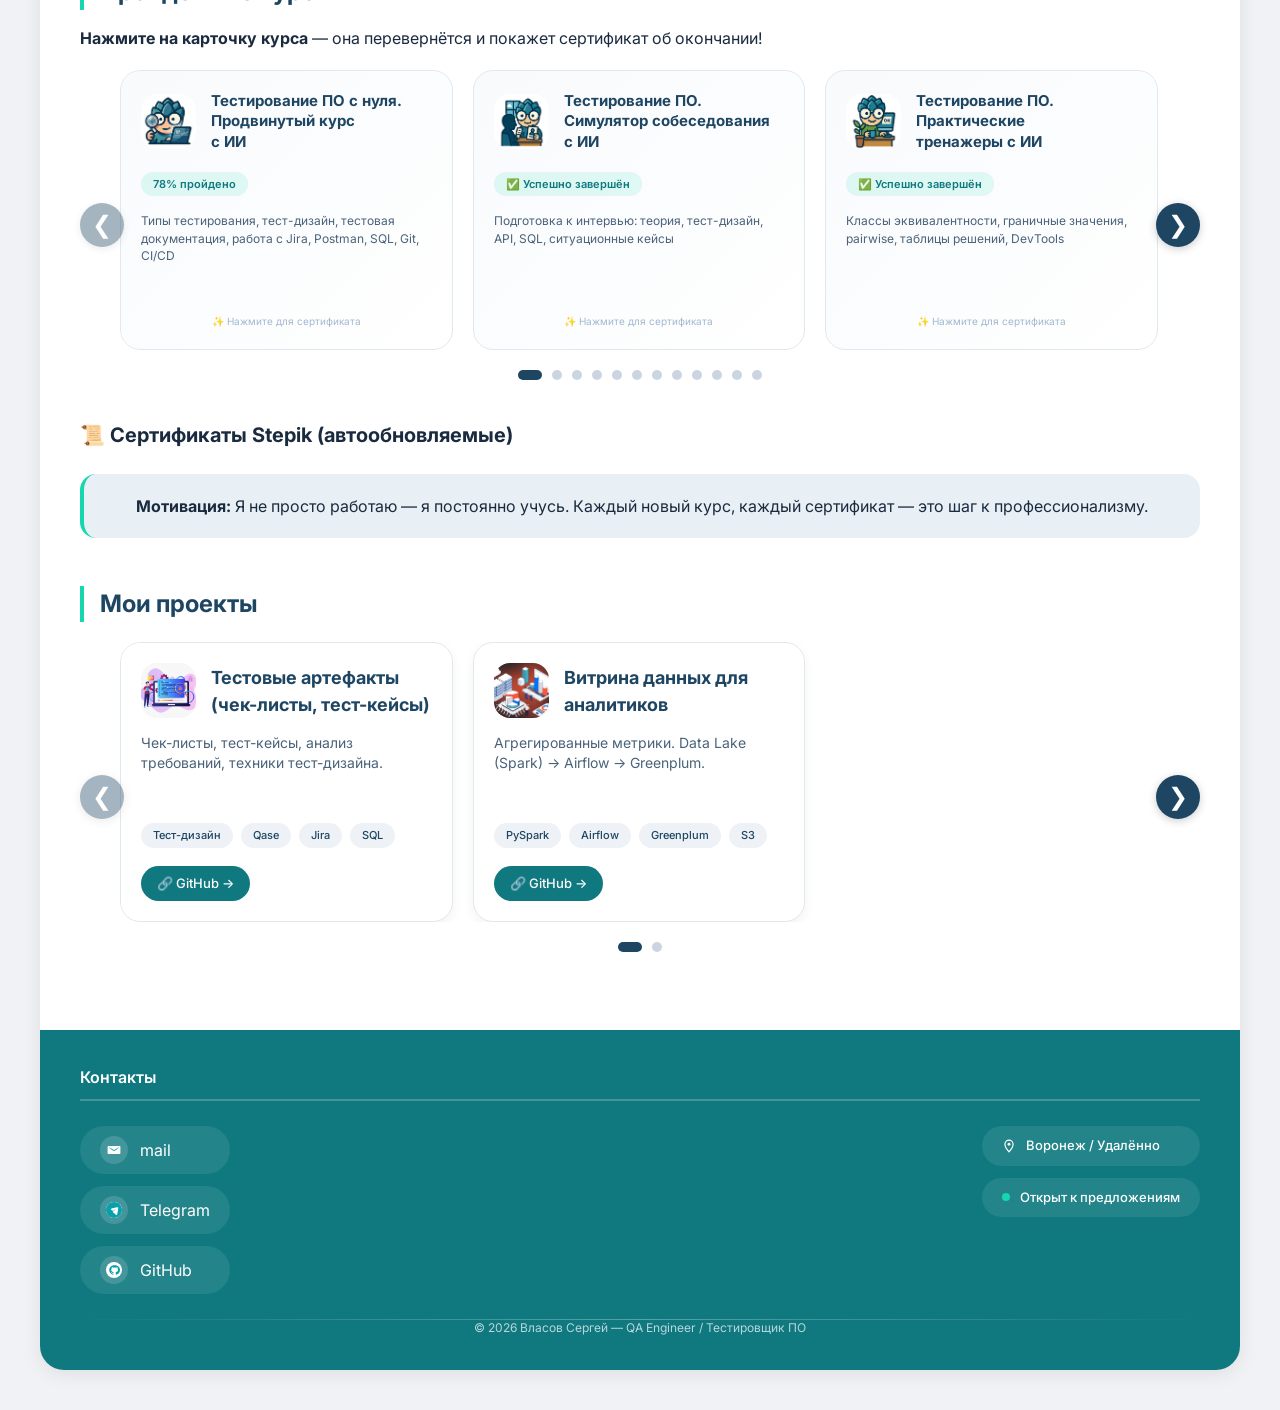
==== commit 691696a3: "Update index.html" ====
--- a/index.html
+++ b/index.html
@@ -74,6 +74,12 @@
             <h2 class="subheadings_info">Пройденные курсы</h2>
             <p style="margin-bottom: 16px;"><strong>Нажмите на карточку курса</strong> — она перевернётся и покажет сертификат об окончании!</p>
             <div id="coursesContainer" class="courses-grid"></div>
+
+            <!-- ===== НОВЫЙ БЛОК ДЛЯ СЕРТИФИКАТОВ С STEPIK ===== -->
+            <h3 style="margin-top: 40px; font-size: 20px;">📜 Сертификаты Stepik (автообновляемые)</h3>
+            <div id="stepikCerts"></div>
+            <!-- ===== КОНЕЦ НОВОГО БЛОКА ===== -->
+
             <div class="quote-block">
                 <p><strong>Мотивация:</strong> Я не просто работаю — я постоянно учусь. Каждый новый курс, каждый сертификат — это шаг к профессионализму.</p>
             </div>
--- a/styles.css
+++ b/styles.css
@@ -737,7 +737,7 @@
 }
 
 .footer-contact-link:hover {
-    background: rgba(255, 255, 255, 0.18);
+    background: #1e4663;
     transform: translateX(5px);
 }
 
@@ -773,6 +773,12 @@
     border-radius: 50px;
     font-size: 13px;
     font-weight: 500;
+    transition: all 0.3s ease;
+}
+
+.footer-location:hover, .footer-status:hover {
+    background: #1e4663;
+    transform: translateX(5px);
 }
 
 .status-dot {
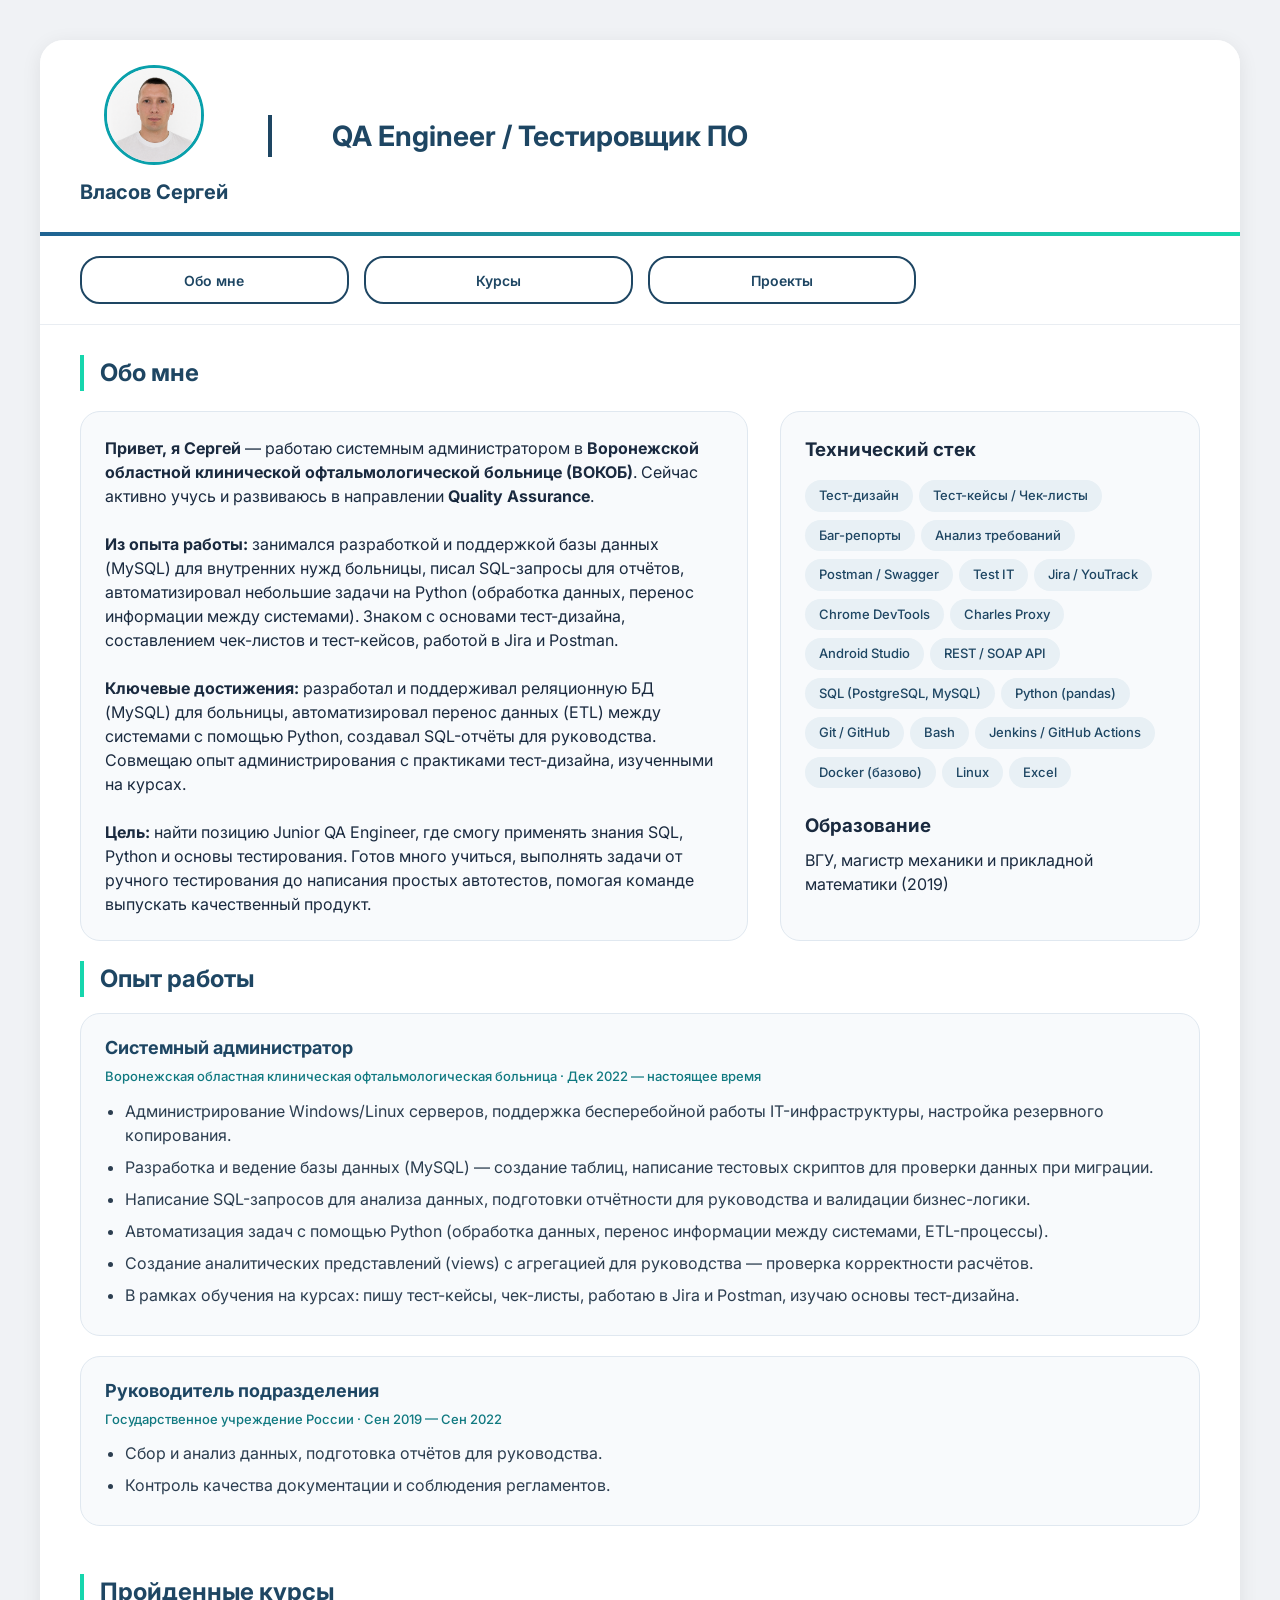
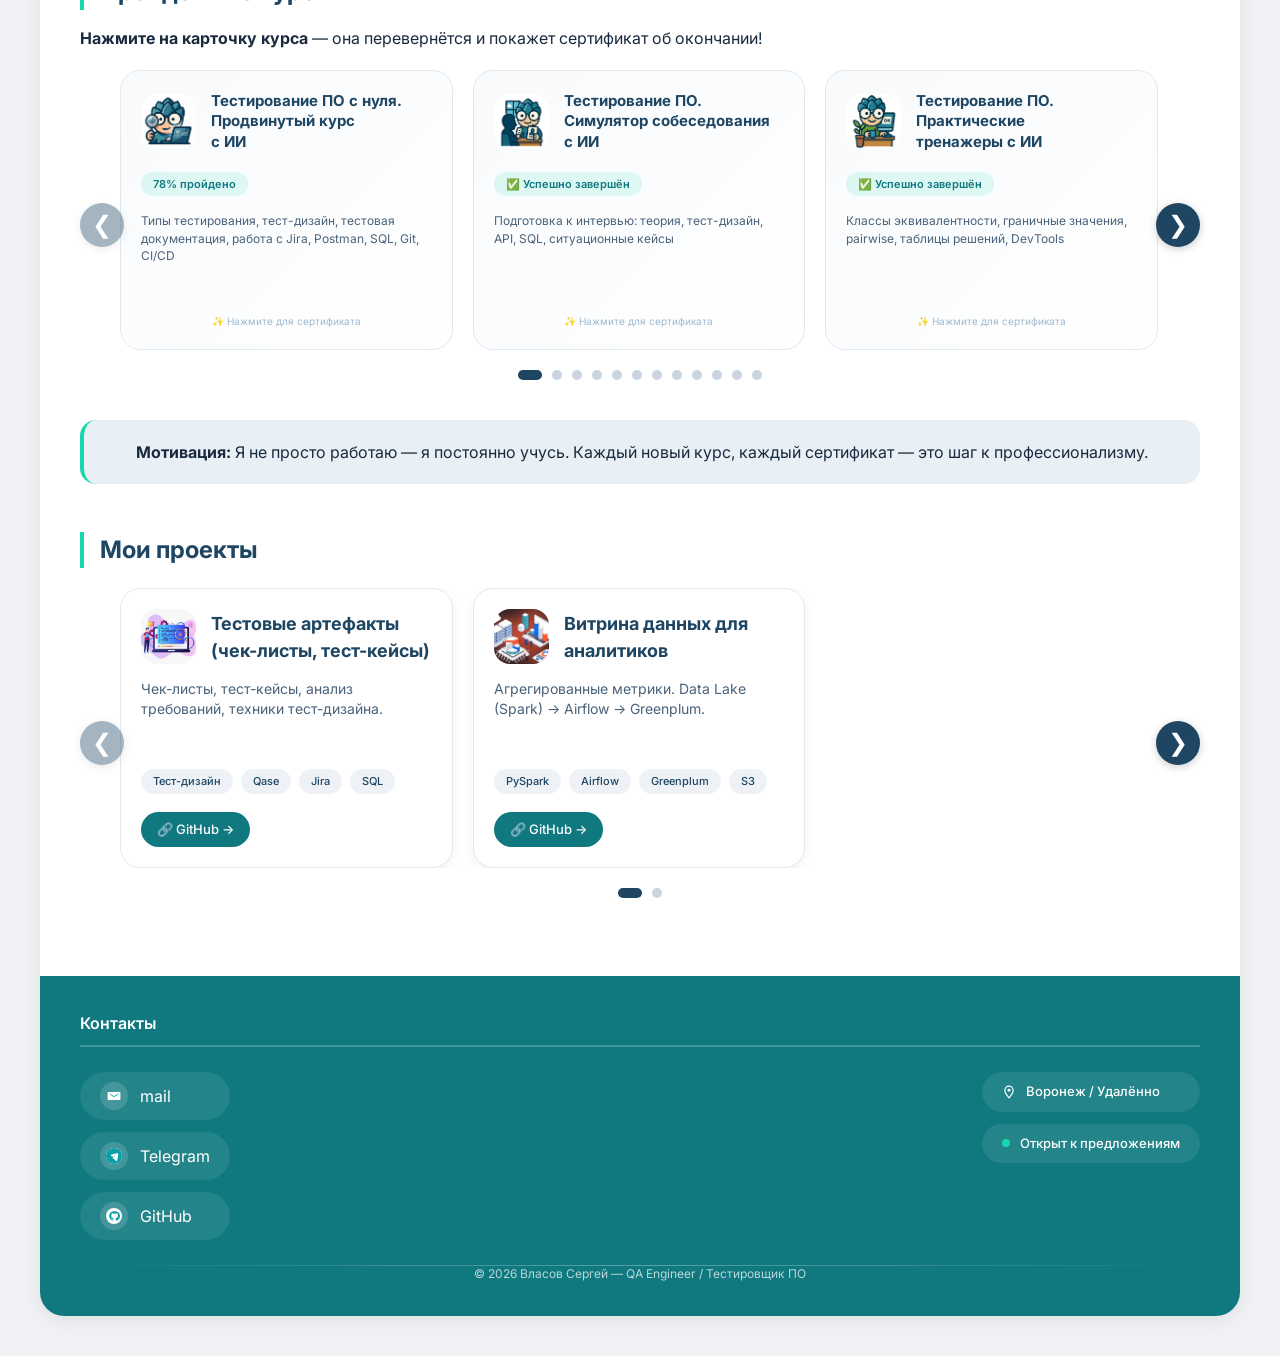
==== commit 3262cb58: "Update index.html" ====
--- a/index.html
+++ b/index.html
@@ -75,11 +75,7 @@
             <p style="margin-bottom: 16px;"><strong>Нажмите на карточку курса</strong> — она перевернётся и покажет сертификат об окончании!</p>
             <div id="coursesContainer" class="courses-grid"></div>
 
-            <!-- ===== НОВЫЙ БЛОК ДЛЯ СЕРТИФИКАТОВ С STEPIK ===== -->
-            <h3 style="margin-top: 40px; font-size: 20px;">📜 Сертификаты Stepik (автообновляемые)</h3>
-            <div id="stepikCerts"></div>
-            <!-- ===== КОНЕЦ НОВОГО БЛОКА ===== -->
-
+            <!-- Блок с мотивацией (без изменений) -->
             <div class="quote-block">
                 <p><strong>Мотивация:</strong> Я не просто работаю — я постоянно учусь. Каждый новый курс, каждый сертификат — это шаг к профессионализму.</p>
             </div>
@@ -155,7 +151,7 @@
     </footer>
 </div>
 
-<!-- Модальное окно для увеличенного просмотра сертификата -->
+<!-- Модальное окно для увеличенного просмотра сертификатов (только для статических курсов) -->
 <div id="certModal" class="modal">
     <div class="modal-content">
         <span class="modal-close">&times;</span>
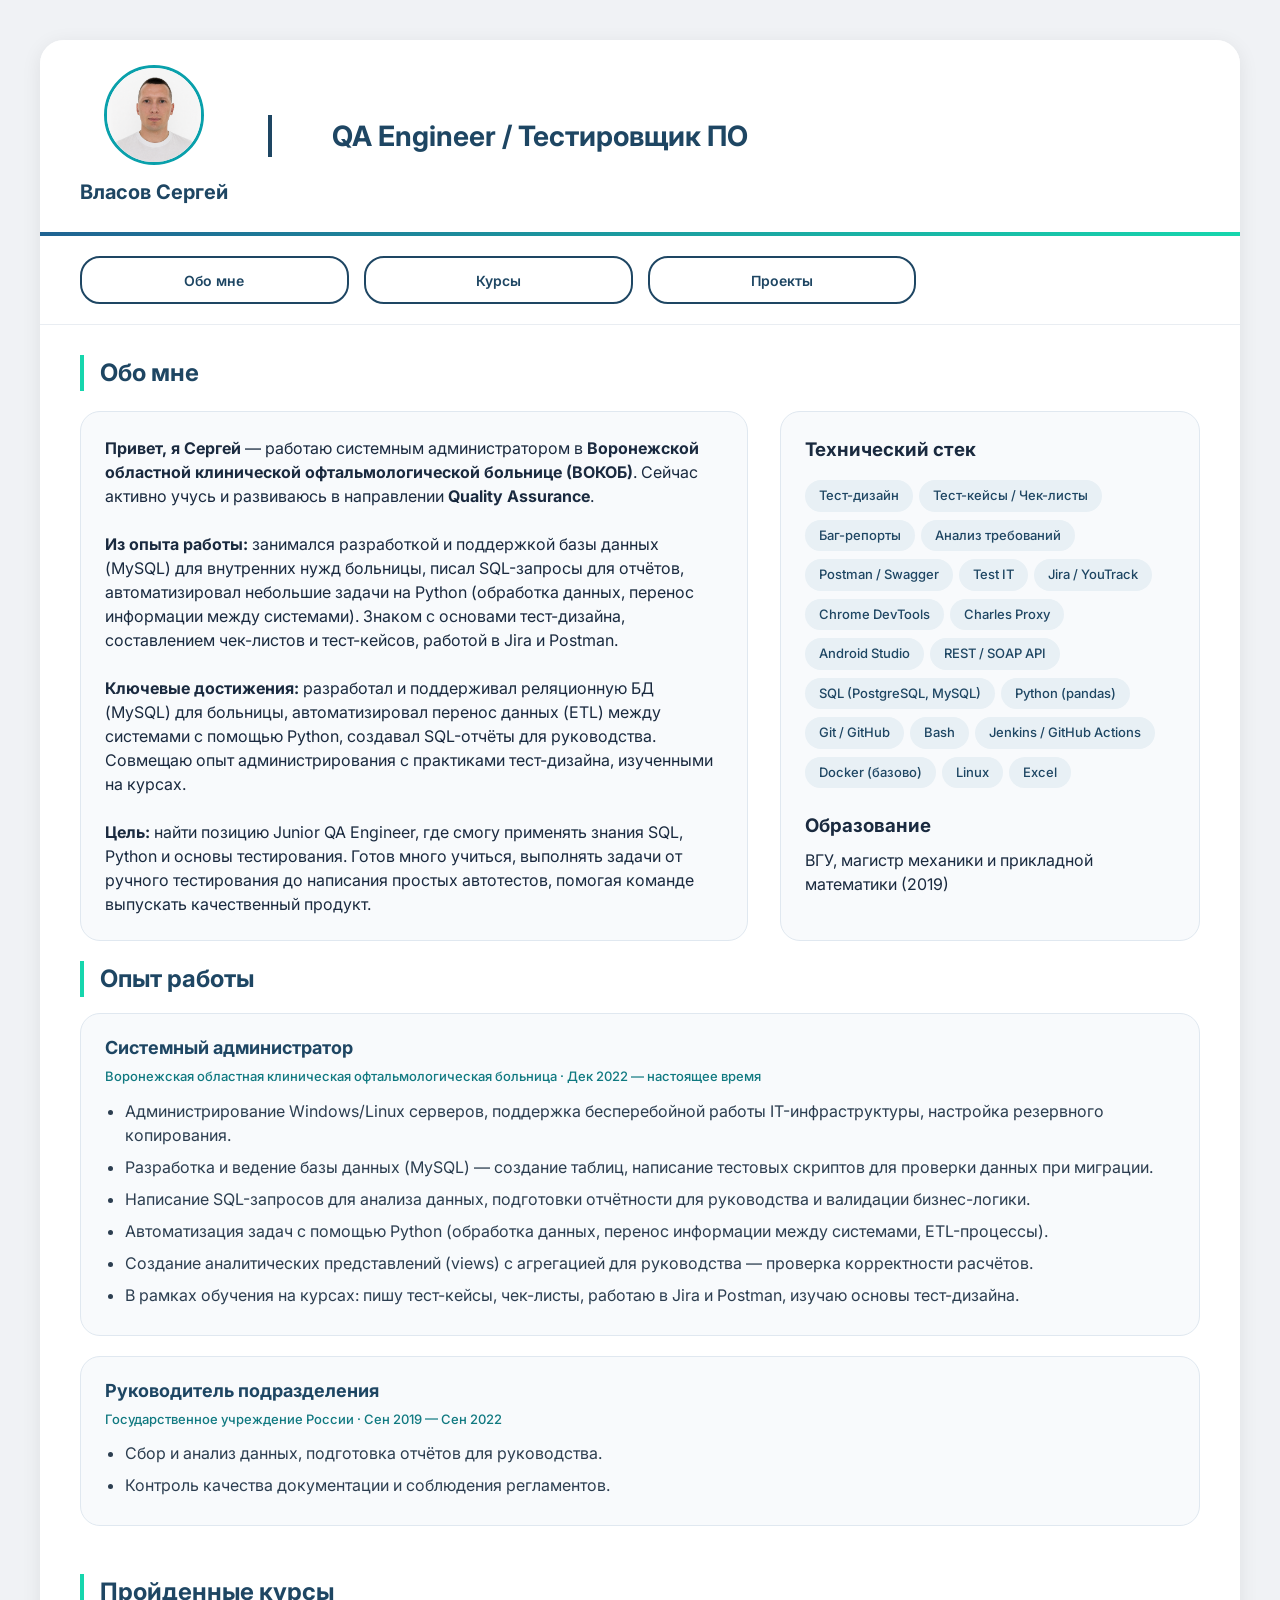
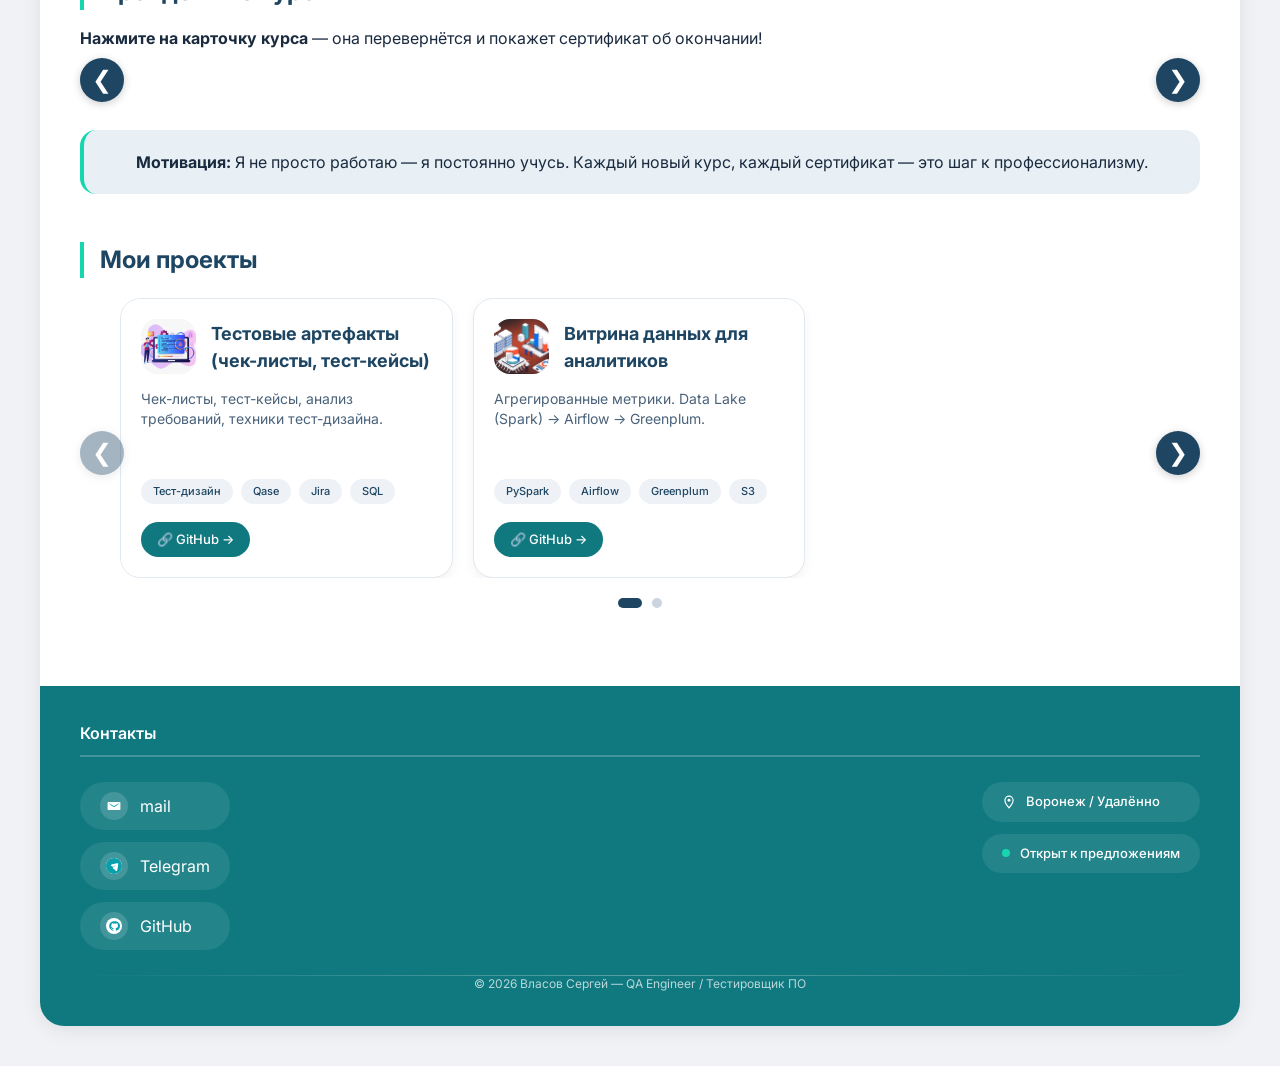
==== commit ad9bd298: "Update comments in index.html for clarity" ====
--- a/index.html
+++ b/index.html
@@ -73,9 +73,9 @@
         <section id="courses">
             <h2 class="subheadings_info">Пройденные курсы</h2>
             <p style="margin-bottom: 16px;"><strong>Нажмите на карточку курса</strong> — она перевернётся и покажет сертификат об окончании!</p>
+            <!-- Контейнер для слайдера с курсами (заполняется динамически из Stepik) -->
             <div id="coursesContainer" class="courses-grid"></div>
 
-            <!-- Блок с мотивацией (без изменений) -->
             <div class="quote-block">
                 <p><strong>Мотивация:</strong> Я не просто работаю — я постоянно учусь. Каждый новый курс, каждый сертификат — это шаг к профессионализму.</p>
             </div>
@@ -151,7 +151,7 @@
     </footer>
 </div>
 
-<!-- Модальное окно для увеличенного просмотра сертификатов (только для статических курсов) -->
+<!-- Модальное окно для увеличенного просмотра сертификатов (не используется для Stepik, но оставлено для совместимости) -->
 <div id="certModal" class="modal">
     <div class="modal-content">
         <span class="modal-close">&times;</span>
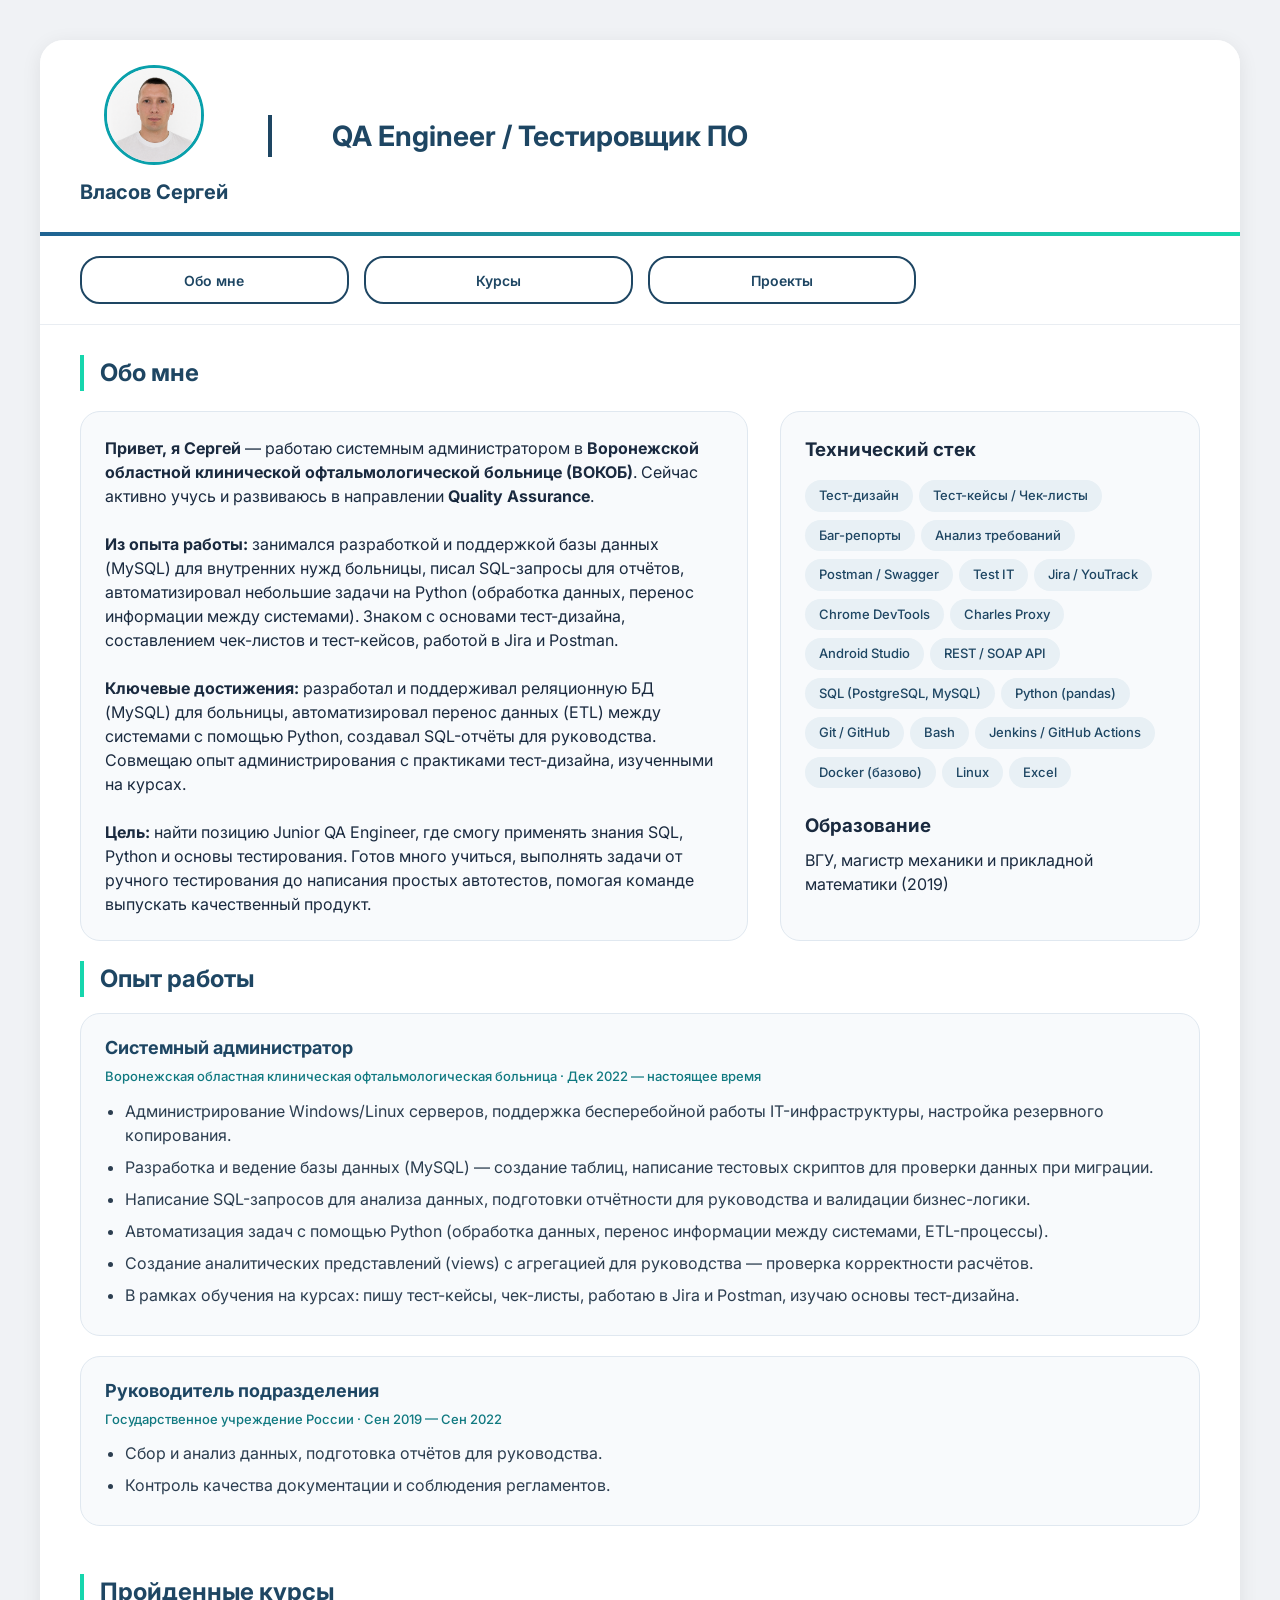
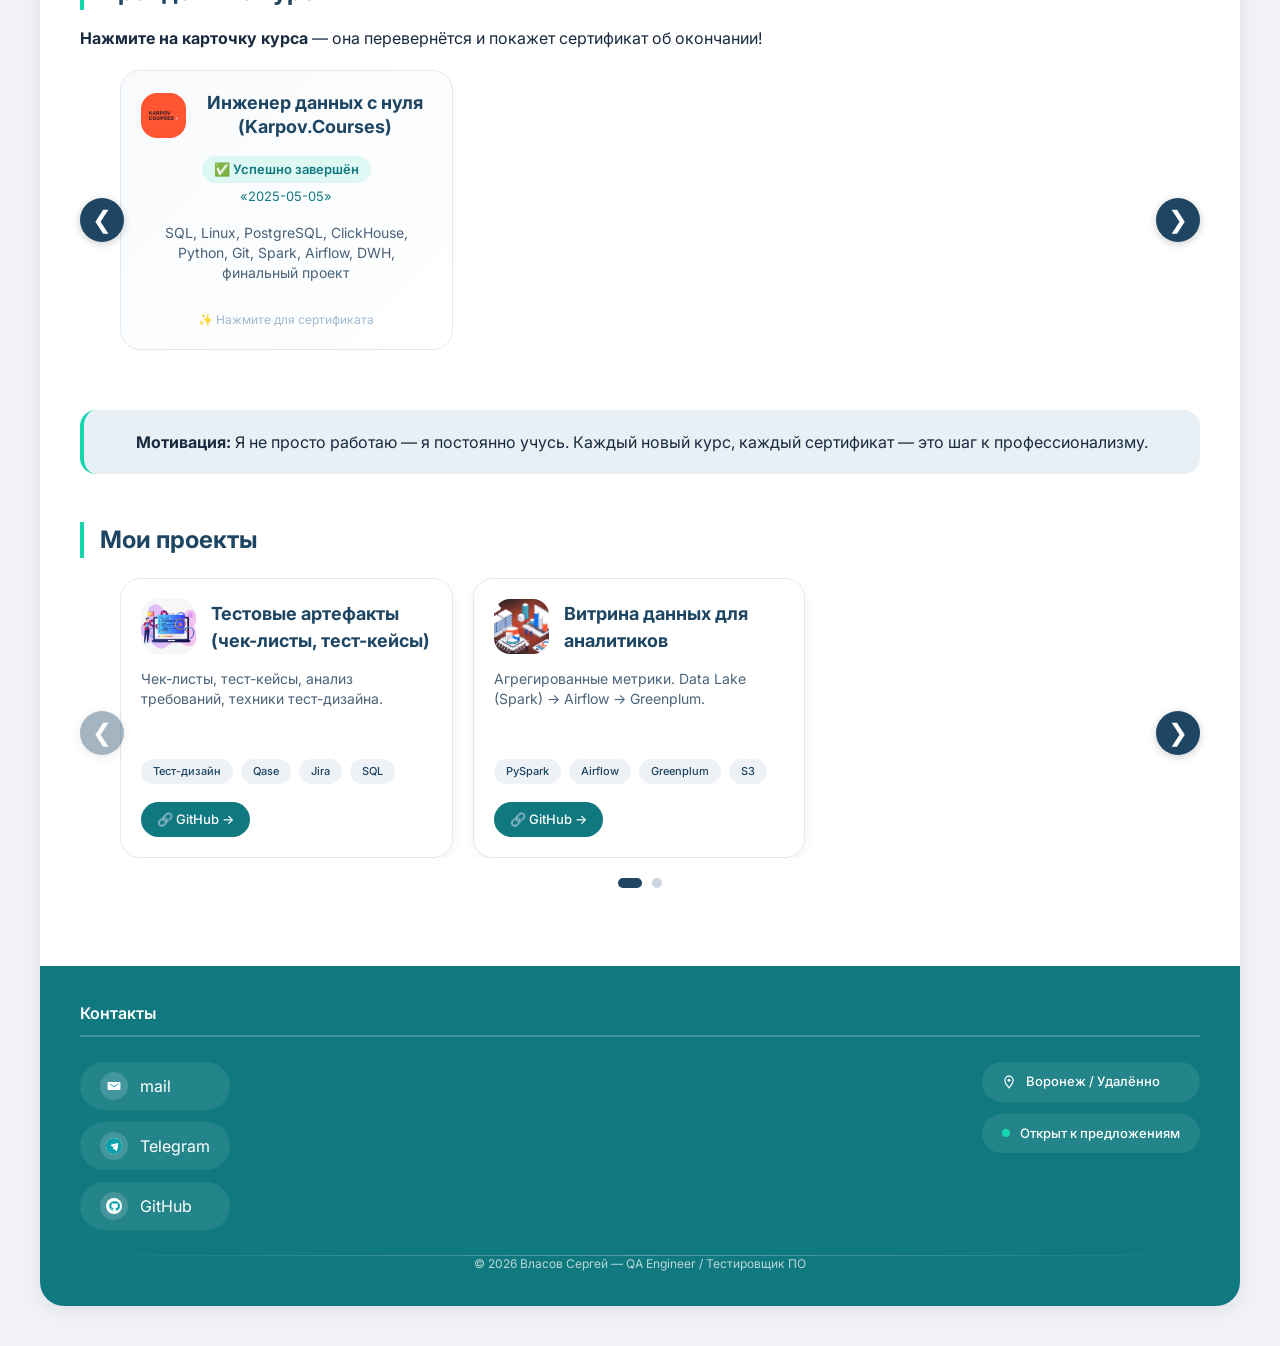
==== commit b0438f32: "Update index.html" ====
--- a/index.html
+++ b/index.html
@@ -151,7 +151,7 @@
     </footer>
 </div>
 
-<!-- Модальное окно для увеличенного просмотра сертификатов (не используется для Stepik, но оставлено для совместимости) -->
+<!-- Модальное окно для увеличенного просмотра сертификатов -->
 <div id="certModal" class="modal">
     <div class="modal-content">
         <span class="modal-close">&times;</span>
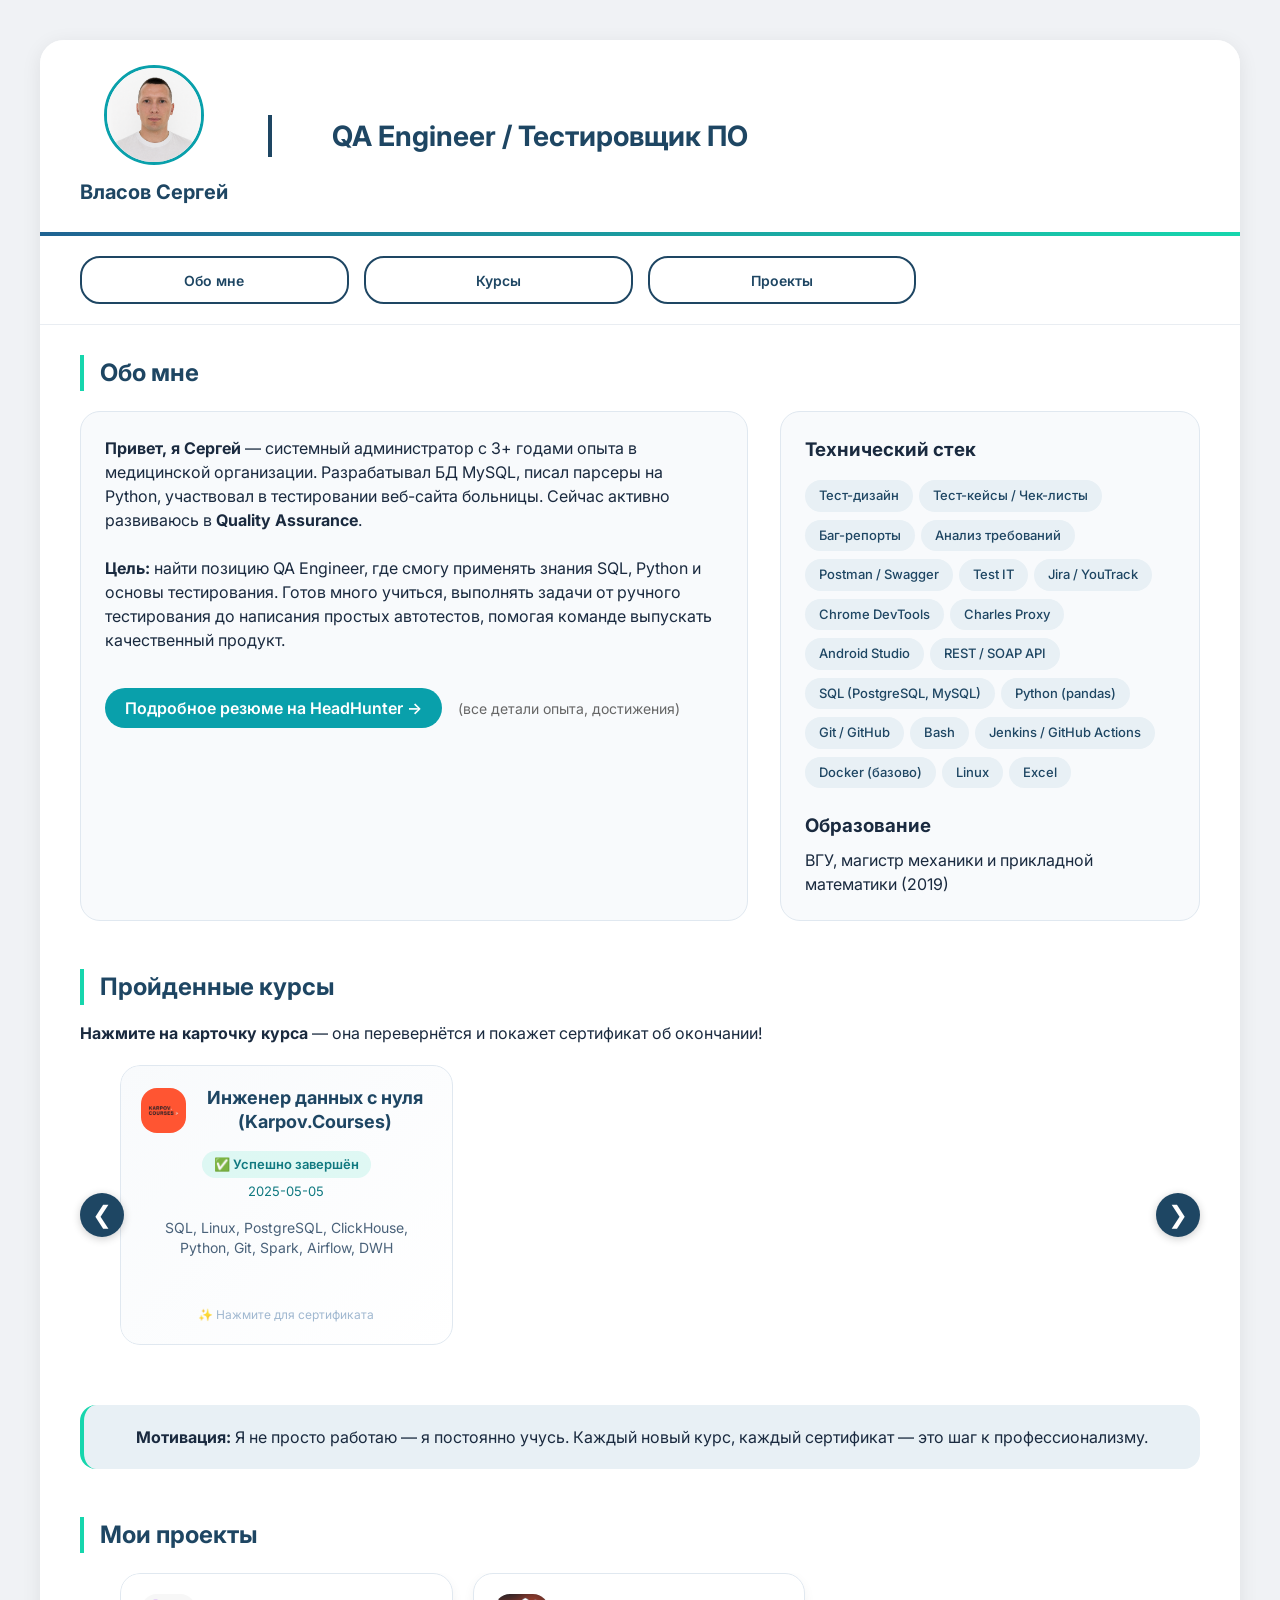
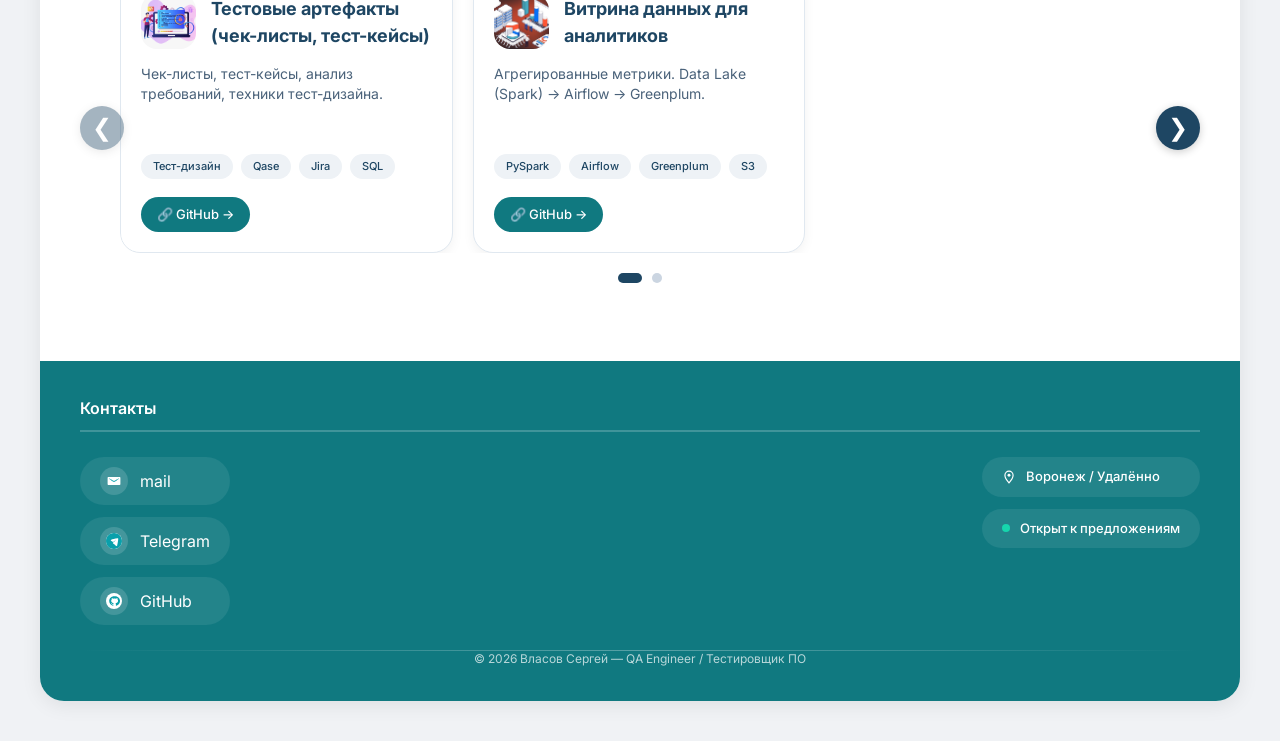
==== commit 518f4201: "Update index.html" ====
--- a/index.html
+++ b/index.html
@@ -49,13 +49,14 @@
             <h2 class="subheadings_info">Обо мне</h2>
             <div class="about-grid">
                 <div class="about-text">
-                    <p><strong>Привет, я Сергей</strong> — работаю системным администратором в <strong>Воронежской областной клинической офтальмологической больнице (ВОКОБ)</strong>. Сейчас активно учусь и развиваюсь в направлении <strong>Quality Assurance</strong>.</p>
+                    <p><strong>Привет, я Сергей</strong> — системный администратор с 3+ годами опыта в медицинской организации. Разрабатывал БД MySQL, писал парсеры на Python, участвовал в тестировании веб-сайта больницы. Сейчас активно развиваюсь в <strong>Quality Assurance</strong>.</p>
                     <br>
-                    <p><strong>Из опыта работы:</strong> занимался разработкой и поддержкой базы данных (MySQL) для внутренних нужд больницы, писал SQL-запросы для отчётов, автоматизировал небольшие задачи на Python (обработка данных, перенос информации между системами). Знаком с основами тест-дизайна, составлением чек-листов и тест-кейсов, работой в Jira и Postman.</p>
+                    <p><strong>Цель:</strong> найти позицию QA Engineer, где смогу применять знания SQL, Python и основы тестирования. Готов много учиться, выполнять задачи от ручного тестирования до написания простых автотестов, помогая команде выпускать качественный продукт.</p>
                     <br>
-                    <p><strong>Ключевые достижения:</strong> разработал и поддерживал реляционную БД (MySQL) для больницы, автоматизировал перенос данных (ETL) между системами с помощью Python, создавал SQL-отчёты для руководства. Совмещаю опыт администрирования с практиками тест-дизайна, изученными на курсах.</p>
-                    <br>
-                    <p><strong>Цель:</strong> найти позицию Junior QA Engineer, где смогу применять знания SQL, Python и основы тестирования. Готов много учиться, выполнять задачи от ручного тестирования до написания простых автотестов, помогая команде выпускать качественный продукт.</p>
+                    <p style="margin-top: 12px;">
+                <a href="https://voronezh.hh.ru/resume/a08642aeff03122c6c0039ed1f693446643247" target="_blank" style="display: inline-block; background: #09a0ab; color: #fff; padding: 8px 20px; border-radius: 20px; text-decoration: none; font-weight: 600;">Подробное резюме на HeadHunter →</a>
+                <span style="display: inline-block; margin-left: 12px; font-size: 14px; color: #666;">(все детали опыта, достижения)</span>
+                    </p>
                 </div>
                 <div class="skills-box">
                     <h3 style="margin-bottom: 12px;">Технический стек</h3>
@@ -64,9 +65,6 @@
                     <p>ВГУ, магистр механики и прикладной математики (2019)</p>
                 </div>
             </div>
-
-            <h2 class="subheadings_info">Опыт работы</h2>
-            <div id="experienceContainer"></div>
         </section>
 
         <!-- КУРСЫ -->
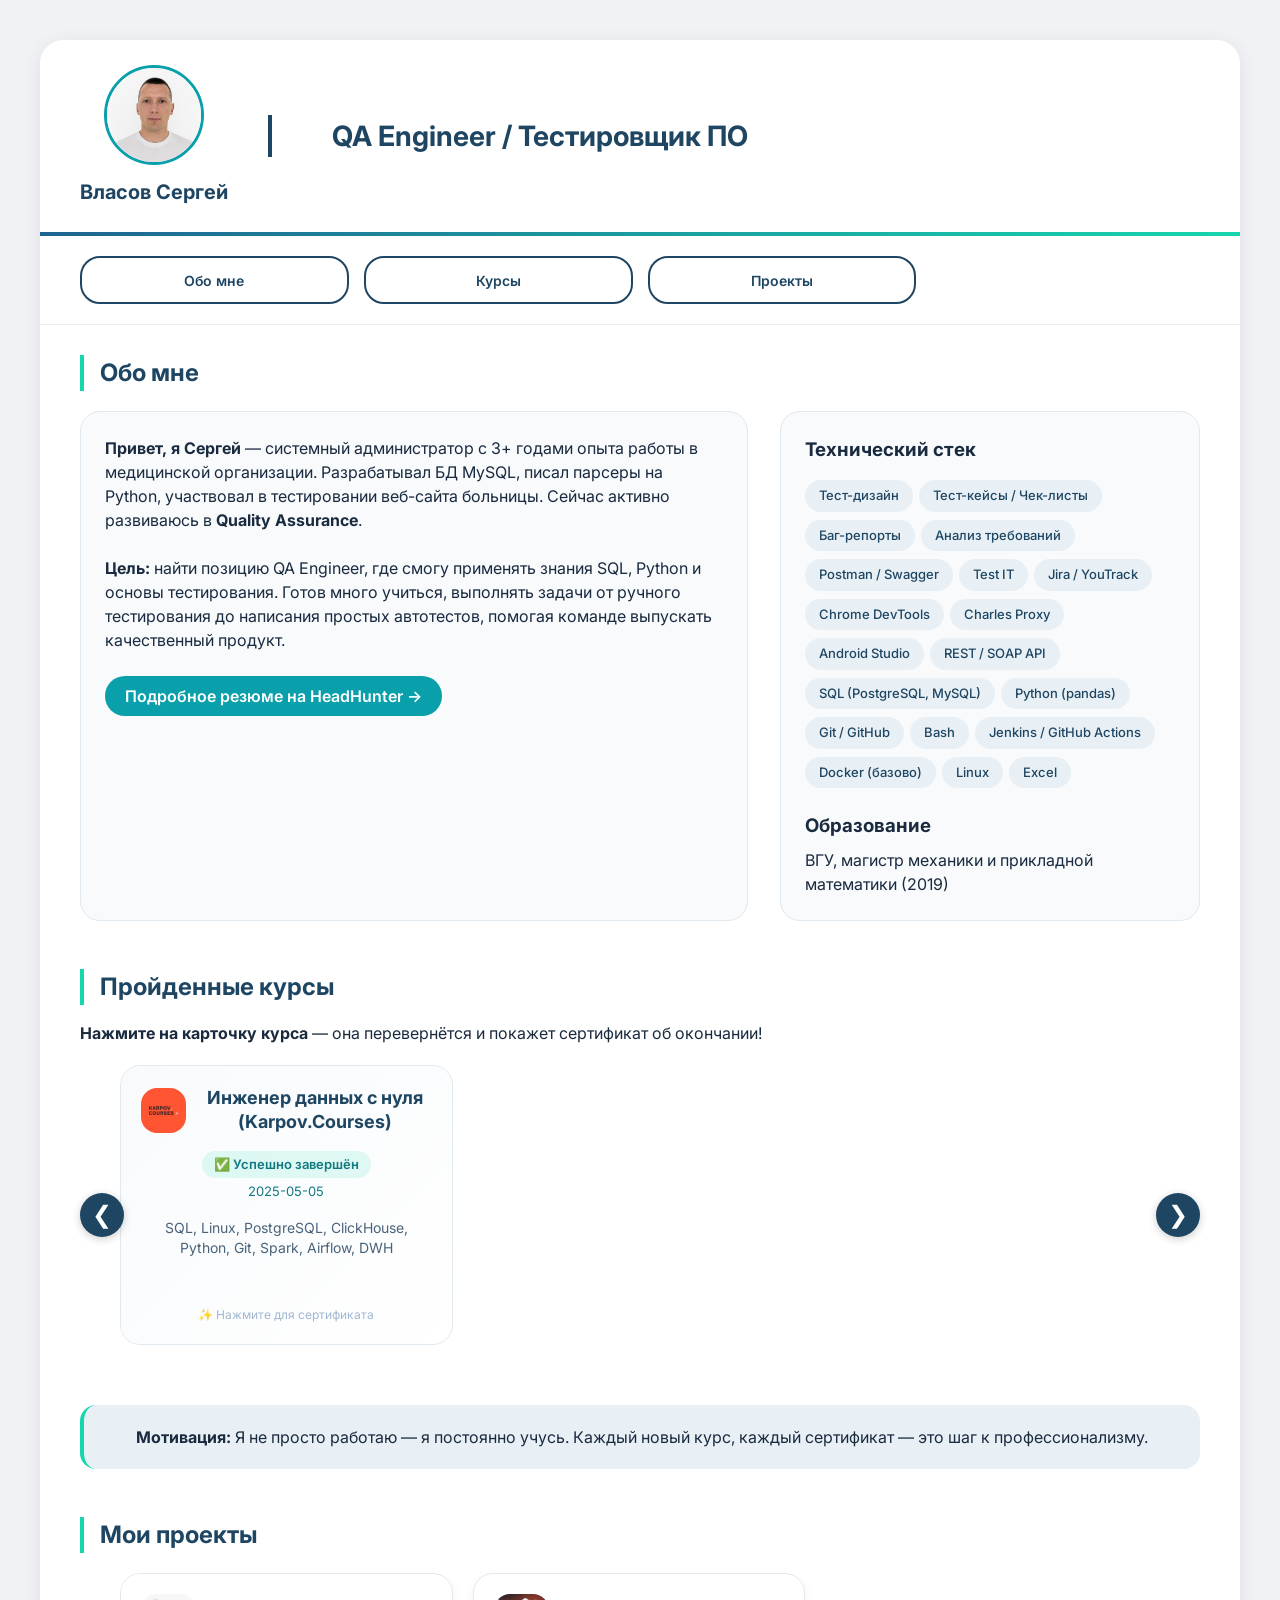
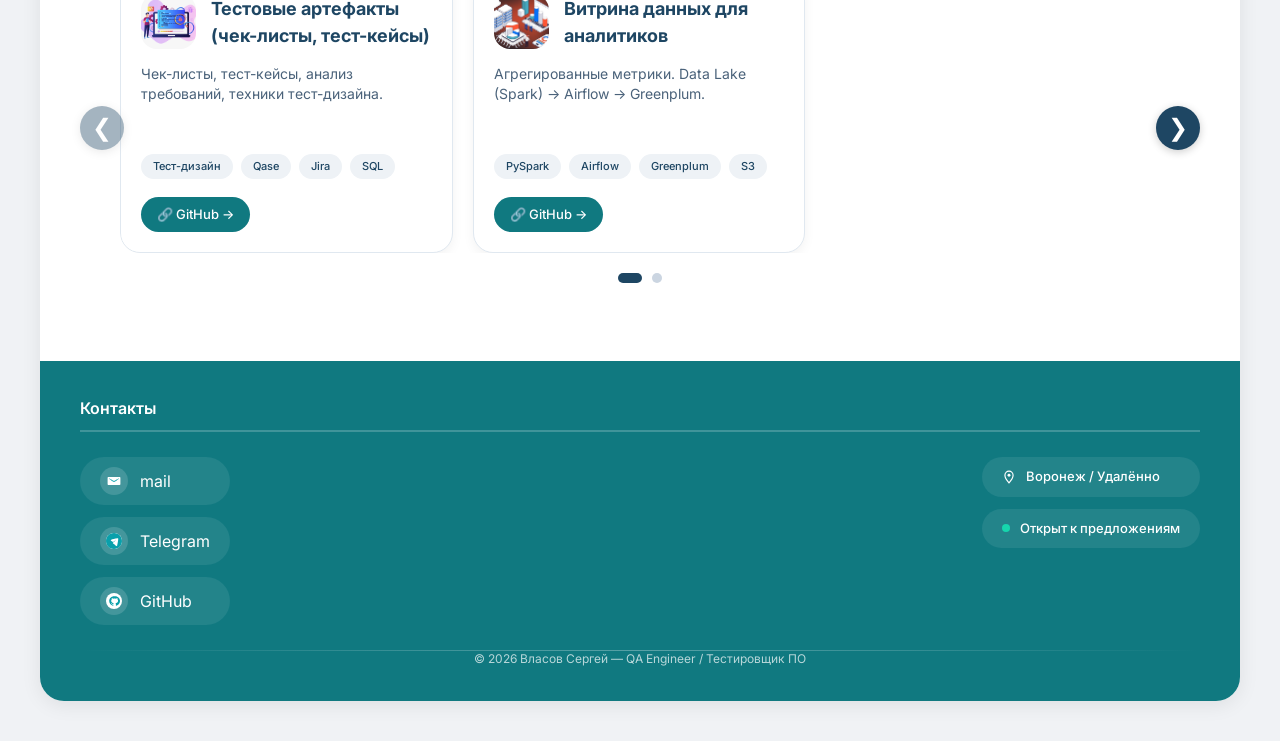
==== commit a39e932a: "Update index.html" ====
--- a/index.html
+++ b/index.html
@@ -49,14 +49,11 @@
             <h2 class="subheadings_info">Обо мне</h2>
             <div class="about-grid">
                 <div class="about-text">
-                    <p><strong>Привет, я Сергей</strong> — системный администратор с 3+ годами опыта в медицинской организации. Разрабатывал БД MySQL, писал парсеры на Python, участвовал в тестировании веб-сайта больницы. Сейчас активно развиваюсь в <strong>Quality Assurance</strong>.</p>
+                    <p><strong>Привет, я Сергей</strong> — системный администратор с 3+ годами опыта работы в медицинской организации. Разрабатывал БД MySQL, писал парсеры на Python, участвовал в тестировании веб-сайта больницы. Сейчас активно развиваюсь в <strong>Quality Assurance</strong>.</p>
                     <br>
                     <p><strong>Цель:</strong> найти позицию QA Engineer, где смогу применять знания SQL, Python и основы тестирования. Готов много учиться, выполнять задачи от ручного тестирования до написания простых автотестов, помогая команде выпускать качественный продукт.</p>
                     <br>
-                    <p style="margin-top: 12px;">
-                <a href="https://voronezh.hh.ru/resume/a08642aeff03122c6c0039ed1f693446643247" target="_blank" style="display: inline-block; background: #09a0ab; color: #fff; padding: 8px 20px; border-radius: 20px; text-decoration: none; font-weight: 600;">Подробное резюме на HeadHunter →</a>
-                <span style="display: inline-block; margin-left: 12px; font-size: 14px; color: #666;">(все детали опыта, достижения)</span>
-                    </p>
+                    <a href="https://voronezh.hh.ru/resume/a08642aeff03122c6c0039ed1f693446643247" target="_blank" class="resume-link">Подробное резюме на HeadHunter →</a>
                 </div>
                 <div class="skills-box">
                     <h3 style="margin-bottom: 12px;">Технический стек</h3>
--- a/styles.css
+++ b/styles.css
@@ -167,6 +167,24 @@
     box-shadow: 0 6px 14px rgba(30, 70, 99, 0.3);
 }
 
+/* Кнопка-ссылка на резюме */
+.resume-link {
+    display: inline-block;
+    background: #09a0ab;
+    color: #fff;
+    padding: 8px 20px;
+    border-radius: 20px;
+    text-decoration: none;
+    font-weight: 600;
+    transition: all 0.3s ease;
+}
+
+.resume-link:hover {
+    background: #e74c3c;
+    transform: scale(1.05);
+    box-shadow: 0 4px 15px rgba(231, 76, 60, 0.4);
+}
+
 /* МОБИЛЬНОЕ МЕНЮ */
 .menu-overlay {
     position: fixed;
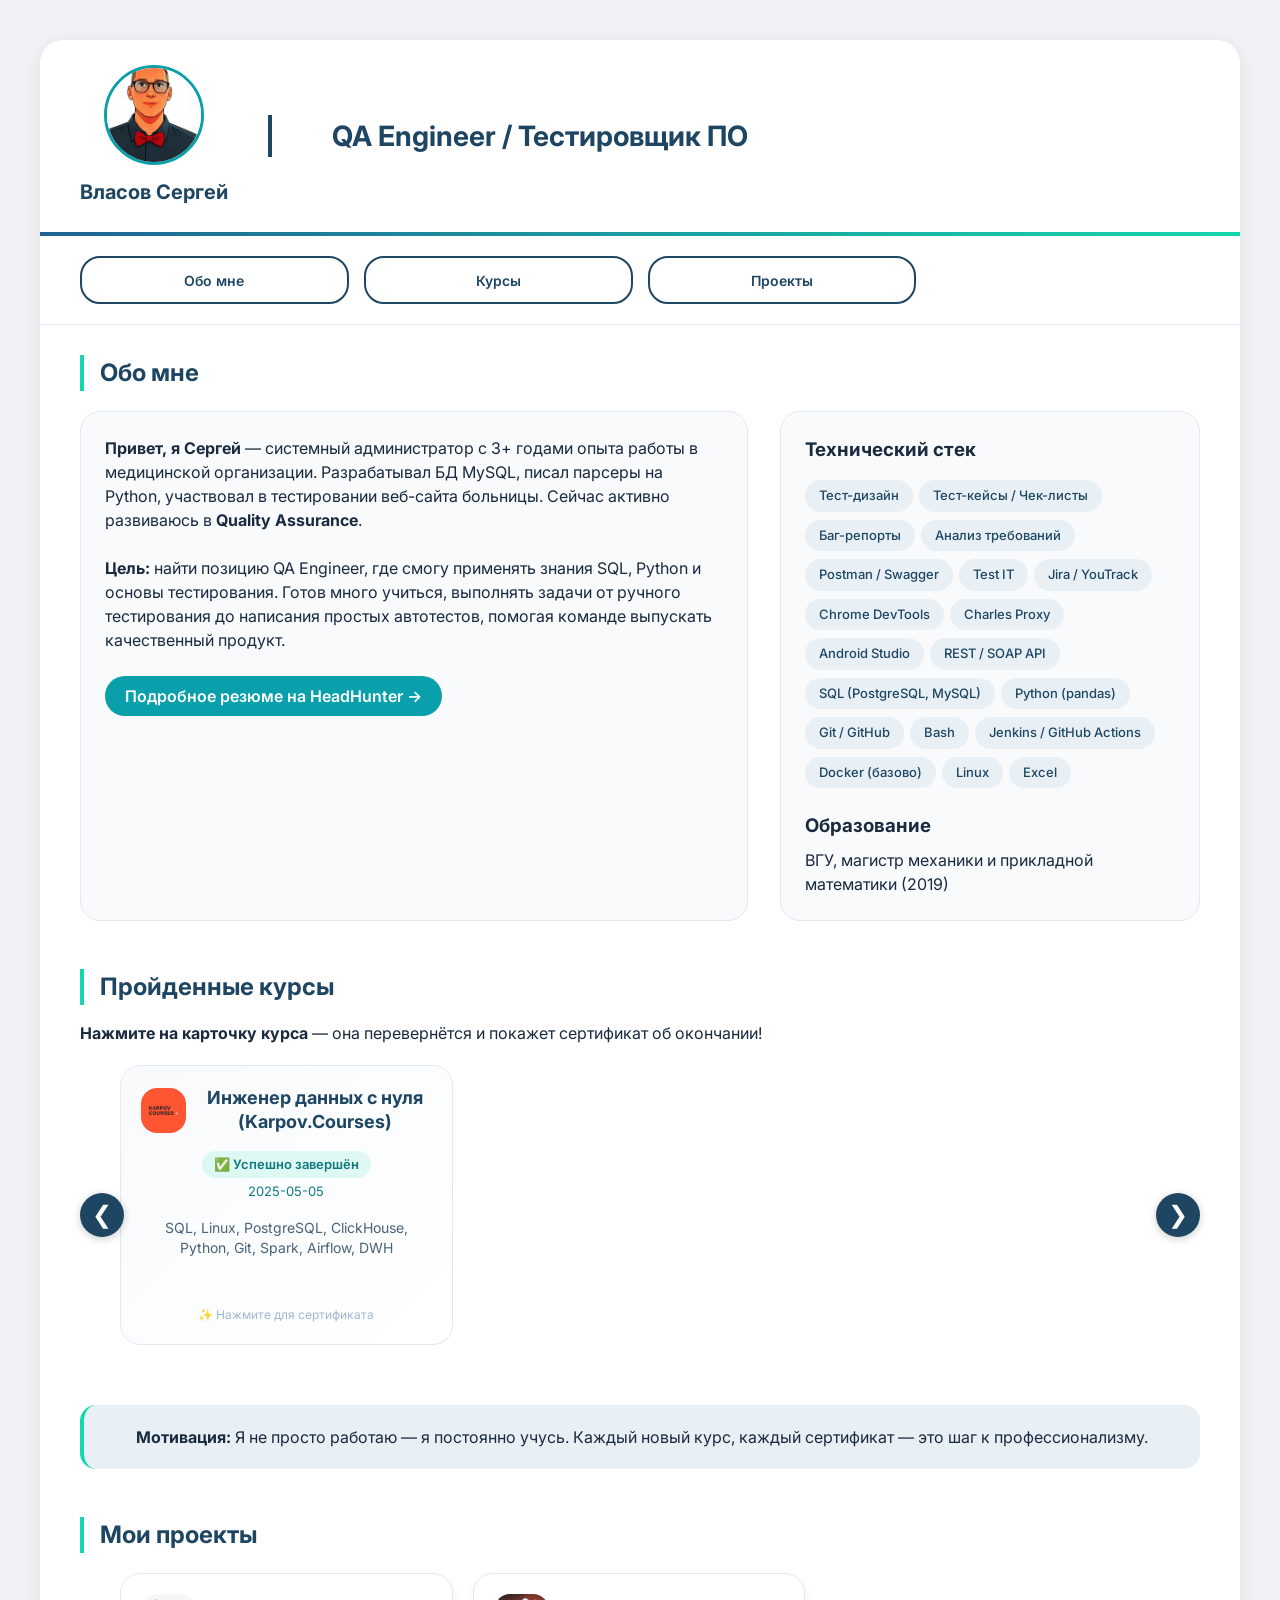
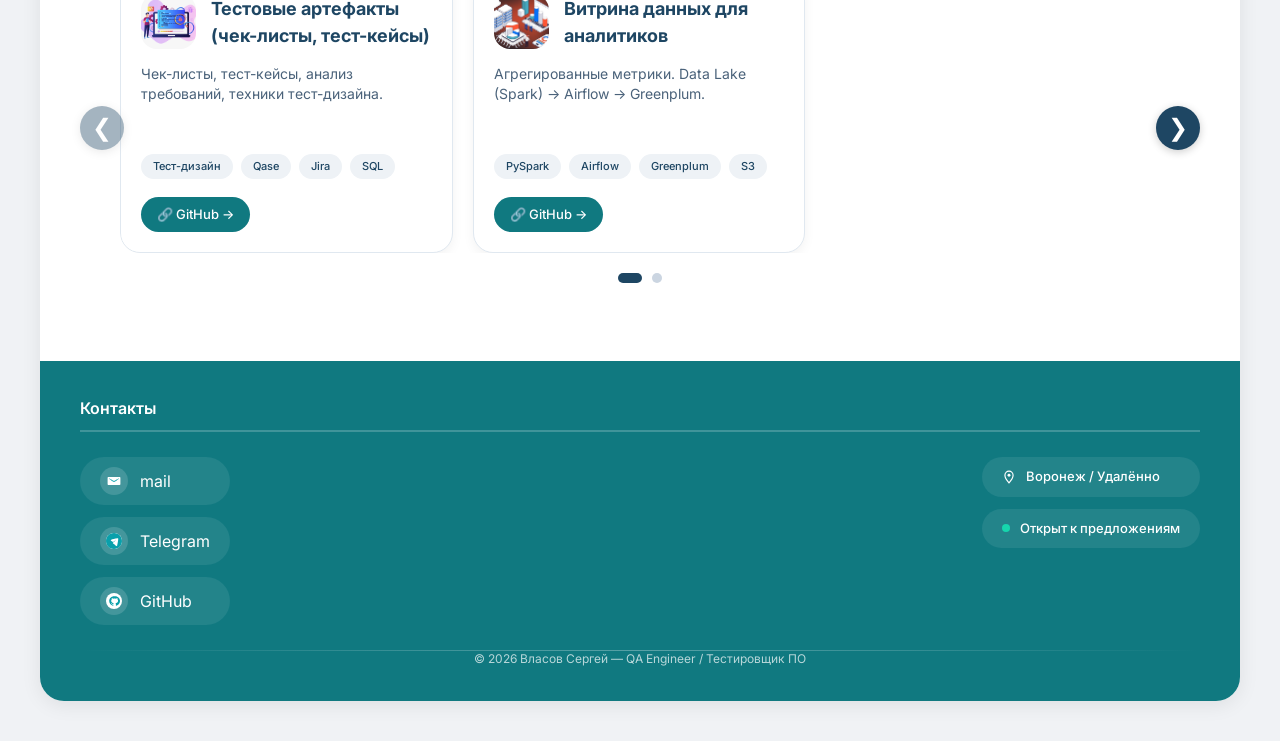
==== commit c27b1c88: "Replace avatar image with a new photo" ====
--- a/index.html
+++ b/index.html
@@ -12,7 +12,7 @@
     <!-- ВЕРХНИЙ БЛОК -->
     <div class="header-container">
         <div class="photo-block">
-            <img src="image/my_foto/my_foto.png" alt="Аватар" class="avatar">
+            <img src="image/my_foto/my_foto_1.jpg" alt="Аватар" class="avatar">
             <p class="name">Власов Сергей</p>
         </div>
         <div class="title-block">
--- a/styles.css
+++ b/styles.css
@@ -180,7 +180,7 @@
 }
 
 .resume-link:hover {
-    background: #e74c3c;
+    background: #1e4663;
     transform: scale(1.05);
     box-shadow: 0 4px 15px rgba(231, 76, 60, 0.4);
 }
